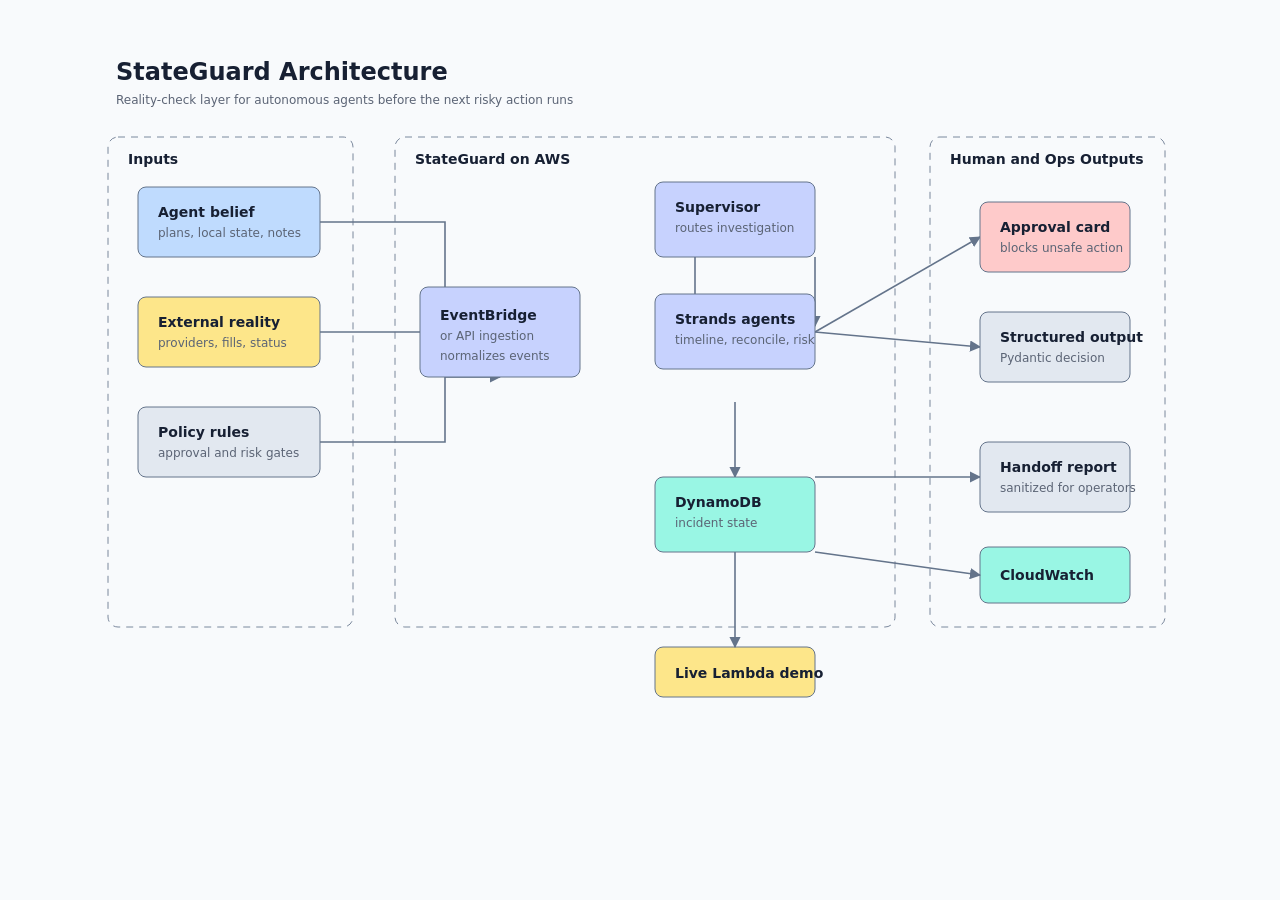
==== docs/architecture-diagram.html @ 59f134d4 "Add architecture diagram" ====
<!doctype html>
<meta charset="utf-8" />
<meta name="viewport" content="width=device-width, initial-scale=1" />
<title>StateGuard Architecture Diagram</title>
<style>
  :root {
    color-scheme: light dark;
    --bg: #f8fafc;
    --fg: #172033;
    --muted: #5b6475;
    --line: #64748b;
    --neutral: #e2e8f0;
    --input: #bfdbfe;
    --process: #c7d2fe;
    --storage: #99f6e4;
    --external: #fde68a;
    --risk: #fecaca;
  }
  @media (prefers-color-scheme: dark) {
    :root {
      --bg: #0f172a;
      --fg: #e5e7eb;
      --muted: #a3adbd;
      --line: #94a3b8;
      --neutral: #334155;
      --input: #1d4ed8;
      --process: #4338ca;
      --storage: #0f766e;
      --external: #92400e;
      --risk: #991b1b;
    }
  }
  body {
    margin: 0;
    background: var(--bg);
    color: var(--fg);
    font:
      14px/1.4 ui-sans-serif,
      system-ui,
      -apple-system,
      BlinkMacSystemFont,
      "Segoe UI",
      sans-serif;
  }
  main {
    max-width: 1120px;
    margin: 32px auto;
    padding: 0 20px;
  }
  svg {
    width: 100%;
    height: auto;
    display: block;
  }
  .title {
    font-size: 24px;
    font-weight: 700;
    fill: var(--fg);
  }
  .zone-title,
  .label {
    font-size: 14px;
    font-weight: 650;
    fill: var(--fg);
  }
  .small {
    font-size: 12px;
    fill: var(--muted);
  }
  .node {
    stroke: var(--line);
    stroke-width: 1;
  }
  .neutral {
    fill: var(--neutral);
  }
  .input {
    fill: var(--input);
  }
  .process {
    fill: var(--process);
  }
  .storage {
    fill: var(--storage);
  }
  .external {
    fill: var(--external);
  }
  .risk {
    fill: var(--risk);
  }
  .edge {
    stroke: var(--line);
    stroke-width: 1.6;
    fill: none;
  }
  .zone {
    fill: none;
    stroke: var(--line);
    stroke-width: 1;
    stroke-dasharray: 7 6;
    opacity: 0.85;
  }
</style>
<main>
  <svg viewBox="0 0 1120 720" role="img" aria-labelledby="title desc" xmlns="http://www.w3.org/2000/svg">
    <title id="title">StateGuard AWS Architecture</title>
    <desc id="desc">Autonomous workflow events and external state flow through AWS ingestion, Strands agents, incident storage, approval, handoff, and observability.</desc>
    <defs>
      <marker id="arrow" viewBox="0 0 10 10" refX="9" refY="5" markerWidth="7" markerHeight="7" orient="auto-start-reverse">
        <path d="M 0 0 L 10 5 L 0 10 z" fill="var(--line)" />
      </marker>
    </defs>

    <text class="title" x="36" y="48">StateGuard Architecture</text>
    <text class="small" x="36" y="72">Reality-check layer for autonomous agents before the next risky action runs</text>

    <rect class="zone" x="28" y="105" width="245" height="490" rx="10" />
    <text class="zone-title" x="48" y="132">Inputs</text>

    <rect class="zone" x="315" y="105" width="500" height="490" rx="10" />
    <text class="zone-title" x="335" y="132">StateGuard on AWS</text>

    <rect class="zone" x="850" y="105" width="235" height="490" rx="10" />
    <text class="zone-title" x="870" y="132">Human and Ops Outputs</text>

    <path class="edge" d="M 240 190 H 365 V 300 H 420" marker-end="url(#arrow)" />
    <path class="edge" d="M 240 300 H 420" marker-end="url(#arrow)" />
    <path class="edge" d="M 240 410 H 365 V 345 H 420" marker-end="url(#arrow)" />
    <path class="edge" d="M 580 300 H 615 V 205 H 655" marker-end="url(#arrow)" />
    <path class="edge" d="M 735 225 V 294" marker-end="url(#arrow)" />
    <path class="edge" d="M 580 330 H 655" marker-end="url(#arrow)" />
    <path class="edge" d="M 735 300 L 900 205" marker-end="url(#arrow)" />
    <path class="edge" d="M 735 300 L 900 315" marker-end="url(#arrow)" />
    <path class="edge" d="M 655 370 L 655 445" marker-end="url(#arrow)" />
    <path class="edge" d="M 735 445 L 900 445" marker-end="url(#arrow)" />

    <rect class="node input" x="58" y="155" width="182" height="70" rx="8" />
    <text class="label" x="78" y="185">Agent belief</text>
    <text class="small" x="78" y="205">plans, local state, notes</text>

    <rect class="node external" x="58" y="265" width="182" height="70" rx="8" />
    <text class="label" x="78" y="295">External reality</text>
    <text class="small" x="78" y="315">providers, fills, status</text>

    <rect class="node neutral" x="58" y="375" width="182" height="70" rx="8" />
    <text class="label" x="78" y="405">Policy rules</text>
    <text class="small" x="78" y="425">approval and risk gates</text>

    <rect class="node process" x="340" y="255" width="160" height="90" rx="8" />
    <text class="label" x="360" y="288">EventBridge</text>
    <text class="small" x="360" y="308">or API ingestion</text>
    <text class="small" x="360" y="328">normalizes events</text>

    <rect class="node process" x="575" y="150" width="160" height="75" rx="8" />
    <text class="label" x="595" y="180">Supervisor</text>
    <text class="small" x="595" y="200">routes investigation</text>

    <rect class="node process" x="575" y="262" width="160" height="75" rx="8" />
    <text class="label" x="595" y="292">Strands agents</text>
    <text class="small" x="595" y="312">timeline, reconcile, risk</text>

    <rect class="node storage" x="575" y="445" width="160" height="75" rx="8" />
    <text class="label" x="595" y="475">DynamoDB</text>
    <text class="small" x="595" y="495">incident state</text>

    <rect class="node risk" x="900" y="170" width="150" height="70" rx="8" />
    <text class="label" x="920" y="200">Approval card</text>
    <text class="small" x="920" y="220">blocks unsafe action</text>

    <rect class="node neutral" x="900" y="280" width="150" height="70" rx="8" />
    <text class="label" x="920" y="310">Structured output</text>
    <text class="small" x="920" y="330">Pydantic decision</text>

    <rect class="node neutral" x="900" y="410" width="150" height="70" rx="8" />
    <text class="label" x="920" y="440">Handoff report</text>
    <text class="small" x="920" y="460">sanitized for operators</text>

    <rect class="node storage" x="900" y="515" width="150" height="56" rx="8" />
    <text class="label" x="920" y="548">CloudWatch</text>

    <path class="edge" d="M 735 520 L 900 543" marker-end="url(#arrow)" />

    <rect class="node external" x="575" y="615" width="160" height="50" rx="8" />
    <text class="label" x="595" y="646">Live Lambda demo</text>

    <path class="edge" d="M 655 520 L 655 615" marker-end="url(#arrow)" />
  </svg>
</main>
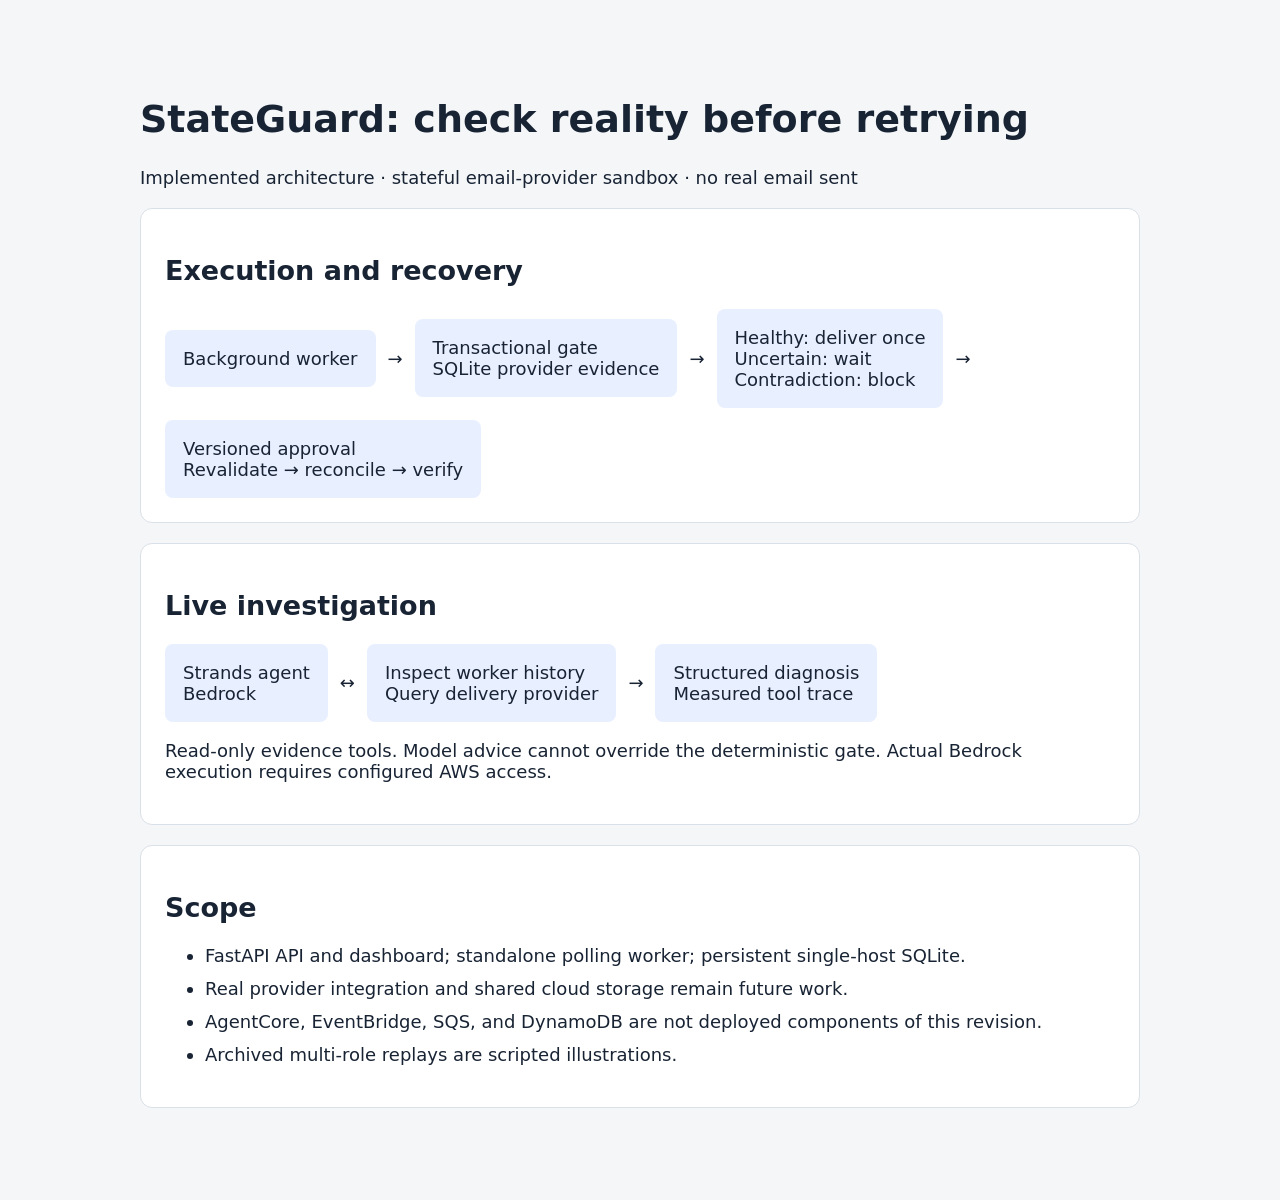
==== commit faac7d26: "Implement stateful retry protection and verify live Strands providers Replace the fixture-only appro" ====
--- a/docs/architecture-diagram.html
+++ b/docs/architecture-diagram.html
@@ -1,189 +1 @@
-<!doctype html>
-<meta charset="utf-8" />
-<meta name="viewport" content="width=device-width, initial-scale=1" />
-<title>StateGuard Architecture Diagram</title>
-<style>
-  :root {
-    color-scheme: light dark;
-    --bg: #f8fafc;
-    --fg: #172033;
-    --muted: #5b6475;
-    --line: #64748b;
-    --neutral: #e2e8f0;
-    --input: #bfdbfe;
-    --process: #c7d2fe;
-    --storage: #99f6e4;
-    --external: #fde68a;
-    --risk: #fecaca;
-  }
-  @media (prefers-color-scheme: dark) {
-    :root {
-      --bg: #0f172a;
-      --fg: #e5e7eb;
-      --muted: #a3adbd;
-      --line: #94a3b8;
-      --neutral: #334155;
-      --input: #1d4ed8;
-      --process: #4338ca;
-      --storage: #0f766e;
-      --external: #92400e;
-      --risk: #991b1b;
-    }
-  }
-  body {
-    margin: 0;
-    background: var(--bg);
-    color: var(--fg);
-    font:
-      14px/1.4 ui-sans-serif,
-      system-ui,
-      -apple-system,
-      BlinkMacSystemFont,
-      "Segoe UI",
-      sans-serif;
-  }
-  main {
-    max-width: 1120px;
-    margin: 32px auto;
-    padding: 0 20px;
-  }
-  svg {
-    width: 100%;
-    height: auto;
-    display: block;
-  }
-  .title {
-    font-size: 24px;
-    font-weight: 700;
-    fill: var(--fg);
-  }
-  .zone-title,
-  .label {
-    font-size: 14px;
-    font-weight: 650;
-    fill: var(--fg);
-  }
-  .small {
-    font-size: 12px;
-    fill: var(--muted);
-  }
-  .node {
-    stroke: var(--line);
-    stroke-width: 1;
-  }
-  .neutral {
-    fill: var(--neutral);
-  }
-  .input {
-    fill: var(--input);
-  }
-  .process {
-    fill: var(--process);
-  }
-  .storage {
-    fill: var(--storage);
-  }
-  .external {
-    fill: var(--external);
-  }
-  .risk {
-    fill: var(--risk);
-  }
-  .edge {
-    stroke: var(--line);
-    stroke-width: 1.6;
-    fill: none;
-  }
-  .zone {
-    fill: none;
-    stroke: var(--line);
-    stroke-width: 1;
-    stroke-dasharray: 7 6;
-    opacity: 0.85;
-  }
-</style>
-<main>
-  <svg viewBox="0 0 1120 720" role="img" aria-labelledby="title desc" xmlns="http://www.w3.org/2000/svg">
-    <title id="title">StateGuard AWS Architecture</title>
-    <desc id="desc">Autonomous workflow events and external state flow through AWS ingestion, Strands agents, incident storage, approval, handoff, and observability.</desc>
-    <defs>
-      <marker id="arrow" viewBox="0 0 10 10" refX="9" refY="5" markerWidth="7" markerHeight="7" orient="auto-start-reverse">
-        <path d="M 0 0 L 10 5 L 0 10 z" fill="var(--line)" />
-      </marker>
-    </defs>
-
-    <text class="title" x="36" y="48">StateGuard Architecture</text>
-    <text class="small" x="36" y="72">Reality-check layer for autonomous agents before the next risky action runs</text>
-
-    <rect class="zone" x="28" y="105" width="245" height="490" rx="10" />
-    <text class="zone-title" x="48" y="132">Inputs</text>
-
-    <rect class="zone" x="315" y="105" width="500" height="490" rx="10" />
-    <text class="zone-title" x="335" y="132">StateGuard on AWS</text>
-
-    <rect class="zone" x="850" y="105" width="235" height="490" rx="10" />
-    <text class="zone-title" x="870" y="132">Human and Ops Outputs</text>
-
-    <path class="edge" d="M 240 190 H 365 V 300 H 420" marker-end="url(#arrow)" />
-    <path class="edge" d="M 240 300 H 420" marker-end="url(#arrow)" />
-    <path class="edge" d="M 240 410 H 365 V 345 H 420" marker-end="url(#arrow)" />
-    <path class="edge" d="M 580 300 H 615 V 205 H 655" marker-end="url(#arrow)" />
-    <path class="edge" d="M 735 225 V 294" marker-end="url(#arrow)" />
-    <path class="edge" d="M 580 330 H 655" marker-end="url(#arrow)" />
-    <path class="edge" d="M 735 300 L 900 205" marker-end="url(#arrow)" />
-    <path class="edge" d="M 735 300 L 900 315" marker-end="url(#arrow)" />
-    <path class="edge" d="M 655 370 L 655 445" marker-end="url(#arrow)" />
-    <path class="edge" d="M 735 445 L 900 445" marker-end="url(#arrow)" />
-
-    <rect class="node input" x="58" y="155" width="182" height="70" rx="8" />
-    <text class="label" x="78" y="185">Agent belief</text>
-    <text class="small" x="78" y="205">plans, local state, notes</text>
-
-    <rect class="node external" x="58" y="265" width="182" height="70" rx="8" />
-    <text class="label" x="78" y="295">External reality</text>
-    <text class="small" x="78" y="315">providers, fills, status</text>
-
-    <rect class="node neutral" x="58" y="375" width="182" height="70" rx="8" />
-    <text class="label" x="78" y="405">Policy rules</text>
-    <text class="small" x="78" y="425">approval and risk gates</text>
-
-    <rect class="node process" x="340" y="255" width="160" height="90" rx="8" />
-    <text class="label" x="360" y="288">EventBridge</text>
-    <text class="small" x="360" y="308">or API ingestion</text>
-    <text class="small" x="360" y="328">normalizes events</text>
-
-    <rect class="node process" x="575" y="150" width="160" height="75" rx="8" />
-    <text class="label" x="595" y="180">Supervisor</text>
-    <text class="small" x="595" y="200">routes investigation</text>
-
-    <rect class="node process" x="575" y="262" width="160" height="75" rx="8" />
-    <text class="label" x="595" y="292">Strands agents</text>
-    <text class="small" x="595" y="312">timeline, reconcile, risk</text>
-
-    <rect class="node storage" x="575" y="445" width="160" height="75" rx="8" />
-    <text class="label" x="595" y="475">DynamoDB</text>
-    <text class="small" x="595" y="495">incident state</text>
-
-    <rect class="node risk" x="900" y="170" width="150" height="70" rx="8" />
-    <text class="label" x="920" y="200">Approval card</text>
-    <text class="small" x="920" y="220">blocks unsafe action</text>
-
-    <rect class="node neutral" x="900" y="280" width="150" height="70" rx="8" />
-    <text class="label" x="920" y="310">Structured output</text>
-    <text class="small" x="920" y="330">Pydantic decision</text>
-
-    <rect class="node neutral" x="900" y="410" width="150" height="70" rx="8" />
-    <text class="label" x="920" y="440">Handoff report</text>
-    <text class="small" x="920" y="460">sanitized for operators</text>
-
-    <rect class="node storage" x="900" y="515" width="150" height="56" rx="8" />
-    <text class="label" x="920" y="548">CloudWatch</text>
-
-    <path class="edge" d="M 735 520 L 900 543" marker-end="url(#arrow)" />
-
-    <rect class="node external" x="575" y="615" width="160" height="50" rx="8" />
-    <text class="label" x="595" y="646">Live Lambda demo</text>
-
-    <path class="edge" d="M 655 520 L 655 615" marker-end="url(#arrow)" />
-  </svg>
-</main>
+<!doctype html><html lang="en"><meta charset="utf-8"><meta name="viewport" content="width=device-width,initial-scale=1"><title>StateGuard architecture</title><style>body{font:18px system-ui;background:#f4f6f8;color:#182334;max-width:1000px;margin:48px auto;padding:24px}h1{font-size:38px}section{background:white;border:1px solid #d9e0e7;border-radius:12px;padding:24px;margin:20px 0}.flow{display:flex;gap:12px;align-items:center;flex-wrap:wrap}.box{background:#e8efff;padding:18px;border-radius:8px}small{color:#536174}li{margin:12px 0}</style><h1>StateGuard: check reality before retrying</h1><p>Implemented architecture · stateful email-provider sandbox · no real email sent</p><section><h2>Execution and recovery</h2><div class="flow"><div class="box">Background worker</div>→<div class="box">Transactional gate<br>SQLite provider evidence</div>→<div class="box">Healthy: deliver once<br>Uncertain: wait<br>Contradiction: block</div>→<div class="box">Versioned approval<br>Revalidate → reconcile → verify</div></div></section><section><h2>Live investigation</h2><div class="flow"><div class="box">Strands agent<br>Bedrock</div>↔<div class="box">Inspect worker history<br>Query delivery provider</div>→<div class="box">Structured diagnosis<br>Measured tool trace</div></div><p>Read-only evidence tools. Model advice cannot override the deterministic gate. Actual Bedrock execution requires configured AWS access.</p></section><section><h2>Scope</h2><ul><li>FastAPI API and dashboard; standalone polling worker; persistent single-host SQLite.</li><li>Real provider integration and shared cloud storage remain future work.</li><li>AgentCore, EventBridge, SQS, and DynamoDB are not deployed components of this revision.</li><li>Archived multi-role replays are scripted illustrations.</li></ul></section></html>
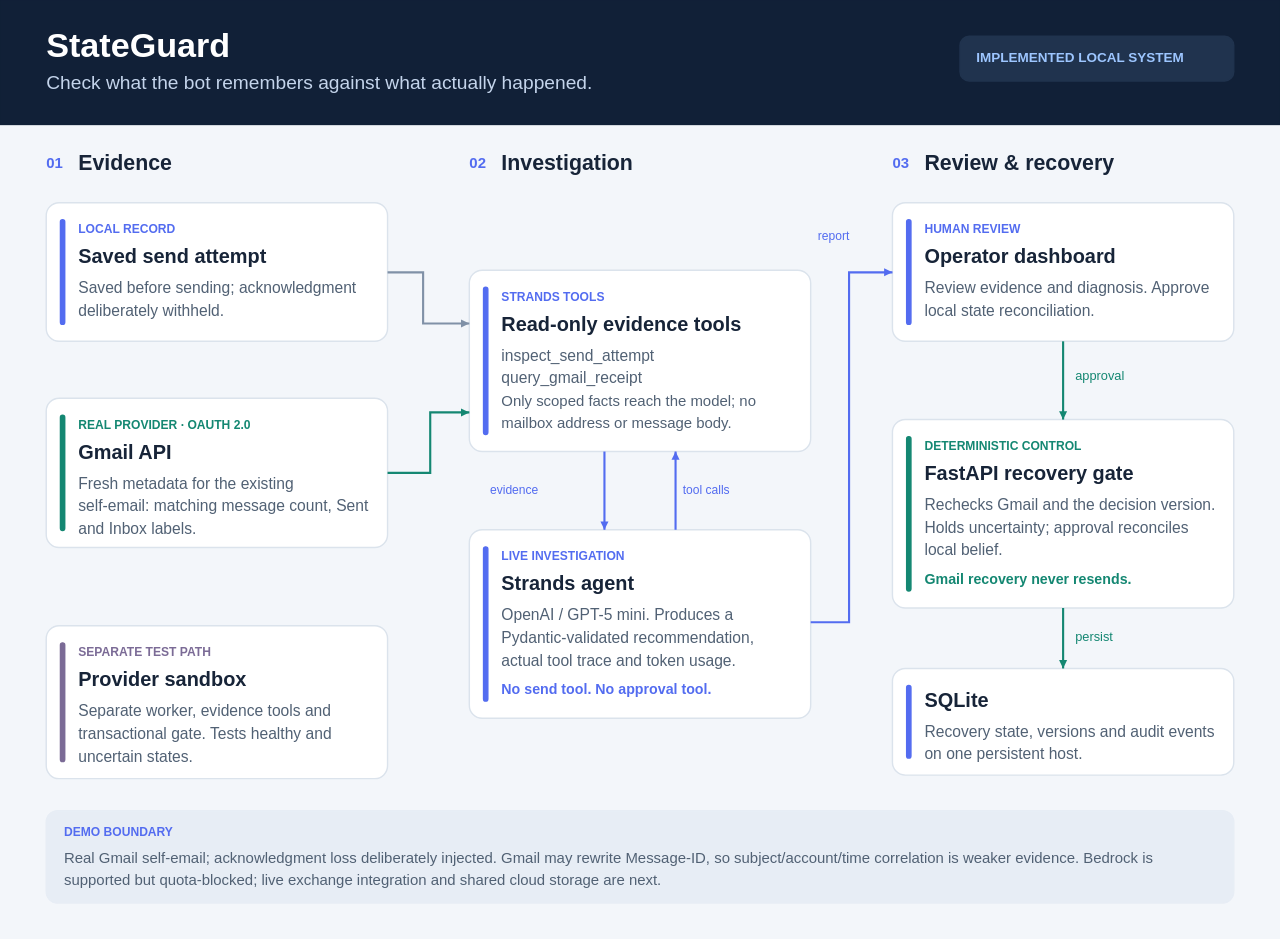
==== commit 14d6ea6d: "Redesign architecture diagram and preserve first version Document the implemented evidence, Strands " ====
--- a/docs/architecture-diagram.html
+++ b/docs/architecture-diagram.html
@@ -1 +1 @@
-<!doctype html><html lang="en"><meta charset="utf-8"><meta name="viewport" content="width=device-width,initial-scale=1"><title>StateGuard architecture</title><style>body{font:18px system-ui;background:#f4f6f8;color:#182334;max-width:1000px;margin:48px auto;padding:24px}h1{font-size:38px}section{background:white;border:1px solid #d9e0e7;border-radius:12px;padding:24px;margin:20px 0}.flow{display:flex;gap:12px;align-items:center;flex-wrap:wrap}.box{background:#e8efff;padding:18px;border-radius:8px}small{color:#536174}li{margin:12px 0}</style><h1>StateGuard: check reality before retrying</h1><p>Implemented architecture · stateful email-provider sandbox · no real email sent</p><section><h2>Execution and recovery</h2><div class="flow"><div class="box">Background worker</div>→<div class="box">Transactional gate<br>SQLite provider evidence</div>→<div class="box">Healthy: deliver once<br>Uncertain: wait<br>Contradiction: block</div>→<div class="box">Versioned approval<br>Revalidate → reconcile → verify</div></div></section><section><h2>Live investigation</h2><div class="flow"><div class="box">Strands agent<br>Bedrock</div>↔<div class="box">Inspect worker history<br>Query delivery provider</div>→<div class="box">Structured diagnosis<br>Measured tool trace</div></div><p>Read-only evidence tools. Model advice cannot override the deterministic gate. Actual Bedrock execution requires configured AWS access.</p></section><section><h2>Scope</h2><ul><li>FastAPI API and dashboard; standalone polling worker; persistent single-host SQLite.</li><li>Real provider integration and shared cloud storage remain future work.</li><li>AgentCore, EventBridge, SQS, and DynamoDB are not deployed components of this revision.</li><li>Archived multi-role replays are scripted illustrations.</li></ul></section></html>
+<!doctype html><html lang="en"><head><meta charset="utf-8"><meta name="viewport" content="width=device-width,initial-scale=1"><title>StateGuard Architecture</title><style>body{margin:0;background:#f3f6fa}svg{display:block;width:100%;height:auto;max-width:1800px;margin:auto}</style></head><body><svg xmlns="http://www.w3.org/2000/svg" width="1800" height="1320" viewBox="0 0 1800 1320" role="img" aria-label="StateGuard Architecture"><rect width="100%" height="100%" fill="#f3f6fa"/><rect x="0" y="0" width="1800" height="175" rx="0" fill="#112037" stroke="#112037" stroke-width="2"/><text x="65" y="80" fill="#ffffff" font-family="Segoe UI,Arial,sans-serif" font-size="48" font-weight="700">StateGuard</text><text x="65" y="125" fill="#c4d4eb" font-family="Segoe UI,Arial,sans-serif" font-size="27" font-weight="400">Check what the bot remembers against what actually happened.</text><rect x="1350" y="51" width="385" height="63" rx="13" fill="#20334e" stroke="#20334e" stroke-width="2"/><text x="1373" y="87" fill="#9dc6ff" font-family="Segoe UI,Arial,sans-serif" font-size="19" font-weight="700">IMPLEMENTED LOCAL SYSTEM</text><text x="65" y="236" fill="#536cf0" font-family="Segoe UI,Arial,sans-serif" font-size="21" font-weight="700">01</text><text x="110" y="239" fill="#172438" font-family="Segoe UI,Arial,sans-serif" font-size="30" font-weight="700">Evidence</text><text x="660" y="236" fill="#536cf0" font-family="Segoe UI,Arial,sans-serif" font-size="21" font-weight="700">02</text><text x="705" y="239" fill="#172438" font-family="Segoe UI,Arial,sans-serif" font-size="30" font-weight="700">Investigation</text><text x="1255" y="236" fill="#536cf0" font-family="Segoe UI,Arial,sans-serif" font-size="21" font-weight="700">03</text><text x="1300" y="239" fill="#172438" font-family="Segoe UI,Arial,sans-serif" font-size="30" font-weight="700">Review &amp; recovery</text><rect x="65" y="285" width="480" height="195" rx="18" fill="#ffffff" stroke="#dbe3ec" stroke-width="2"/><rect x="85" y="309" width="6" height="147" rx="3" fill="#536cf0" stroke="#536cf0" stroke-width="2"/><text x="110" y="328" fill="#536cf0" font-family="Segoe UI,Arial,sans-serif" font-size="17" font-weight="700">LOCAL RECORD</text><text x="110" y="370" fill="#172438" font-family="Segoe UI,Arial,sans-serif" font-size="28" font-weight="700">Saved send attempt</text><text x="110" y="412" fill="#516174" font-family="Segoe UI,Arial,sans-serif" font-size="22" font-weight="400">Saved before sending; acknowledgment</text><text x="110" y="444" fill="#516174" font-family="Segoe UI,Arial,sans-serif" font-size="22" font-weight="400">deliberately withheld.</text><rect x="65" y="560" width="480" height="210" rx="18" fill="#ffffff" stroke="#dbe3ec" stroke-width="2"/><rect x="85" y="584" width="6" height="162" rx="3" fill="#148772" stroke="#148772" stroke-width="2"/><text x="110" y="603" fill="#148772" font-family="Segoe UI,Arial,sans-serif" font-size="17" font-weight="700">REAL PROVIDER · OAUTH 2.0</text><text x="110" y="645" fill="#172438" font-family="Segoe UI,Arial,sans-serif" font-size="28" font-weight="700">Gmail API</text><text x="110" y="687" fill="#516174" font-family="Segoe UI,Arial,sans-serif" font-size="22" font-weight="400">Fresh metadata for the existing</text><text x="110" y="719" fill="#516174" font-family="Segoe UI,Arial,sans-serif" font-size="22" font-weight="400">self-email: matching message count, Sent</text><text x="110" y="751" fill="#516174" font-family="Segoe UI,Arial,sans-serif" font-size="22" font-weight="400">and Inbox labels.</text><rect x="65" y="880" width="480" height="215" rx="18" fill="#ffffff" stroke="#dbe3ec" stroke-width="2"/><rect x="85" y="904" width="6" height="167" rx="3" fill="#7b6b96" stroke="#7b6b96" stroke-width="2"/><text x="110" y="923" fill="#7b6b96" font-family="Segoe UI,Arial,sans-serif" font-size="17" font-weight="700">SEPARATE TEST PATH</text><text x="110" y="965" fill="#172438" font-family="Segoe UI,Arial,sans-serif" font-size="28" font-weight="700">Provider sandbox</text><text x="110" y="1007" fill="#516174" font-family="Segoe UI,Arial,sans-serif" font-size="22" font-weight="400">Separate worker, evidence tools and</text><text x="110" y="1039" fill="#516174" font-family="Segoe UI,Arial,sans-serif" font-size="22" font-weight="400">transactional gate. Tests healthy and</text><text x="110" y="1071" fill="#516174" font-family="Segoe UI,Arial,sans-serif" font-size="22" font-weight="400">uncertain states.</text><rect x="660" y="380" width="480" height="255" rx="18" fill="#ffffff" stroke="#dbe3ec" stroke-width="2"/><rect x="680" y="404" width="6" height="207" rx="3" fill="#536cf0" stroke="#536cf0" stroke-width="2"/><text x="705" y="423" fill="#536cf0" font-family="Segoe UI,Arial,sans-serif" font-size="17" font-weight="700">STRANDS TOOLS</text><text x="705" y="465" fill="#172438" font-family="Segoe UI,Arial,sans-serif" font-size="28" font-weight="700">Read-only evidence tools</text><text x="705" y="507" fill="#516174" font-family="Segoe UI,Arial,sans-serif" font-size="22" font-weight="400">inspect_send_attempt</text><text x="705" y="539" fill="#516174" font-family="Segoe UI,Arial,sans-serif" font-size="22" font-weight="400">query_gmail_receipt</text><text x="705" y="571" fill="#516174" font-family="Segoe UI,Arial,sans-serif" font-size="21" font-weight="400">Only scoped facts reach the model; no</text><text x="705" y="602" fill="#516174" font-family="Segoe UI,Arial,sans-serif" font-size="21" font-weight="400">mailbox address or message body.</text><rect x="660" y="745" width="480" height="265" rx="18" fill="#ffffff" stroke="#dbe3ec" stroke-width="2"/><rect x="680" y="769" width="6" height="217" rx="3" fill="#536cf0" stroke="#536cf0" stroke-width="2"/><text x="705" y="788" fill="#536cf0" font-family="Segoe UI,Arial,sans-serif" font-size="17" font-weight="700">LIVE INVESTIGATION</text><text x="705" y="830" fill="#172438" font-family="Segoe UI,Arial,sans-serif" font-size="28" font-weight="700">Strands agent</text><text x="705" y="872" fill="#516174" font-family="Segoe UI,Arial,sans-serif" font-size="22" font-weight="400">OpenAI / GPT-5 mini. Produces a</text><text x="705" y="904" fill="#516174" font-family="Segoe UI,Arial,sans-serif" font-size="22" font-weight="400">Pydantic-validated recommendation,</text><text x="705" y="936" fill="#516174" font-family="Segoe UI,Arial,sans-serif" font-size="22" font-weight="400">actual tool trace and token usage.</text><text x="705" y="976" fill="#536cf0" font-family="Segoe UI,Arial,sans-serif" font-size="20" font-weight="700">No send tool. No approval tool.</text><rect x="1255" y="285" width="480" height="195" rx="18" fill="#ffffff" stroke="#dbe3ec" stroke-width="2"/><rect x="1275" y="309" width="6" height="147" rx="3" fill="#536cf0" stroke="#536cf0" stroke-width="2"/><text x="1300" y="328" fill="#536cf0" font-family="Segoe UI,Arial,sans-serif" font-size="17" font-weight="700">HUMAN REVIEW</text><text x="1300" y="370" fill="#172438" font-family="Segoe UI,Arial,sans-serif" font-size="28" font-weight="700">Operator dashboard</text><text x="1300" y="412" fill="#516174" font-family="Segoe UI,Arial,sans-serif" font-size="22" font-weight="400">Review evidence and diagnosis. Approve</text><text x="1300" y="444" fill="#516174" font-family="Segoe UI,Arial,sans-serif" font-size="22" font-weight="400">local state reconciliation.</text><rect x="1255" y="590" width="480" height="265" rx="18" fill="#ffffff" stroke="#dbe3ec" stroke-width="2"/><rect x="1275" y="614" width="6" height="217" rx="3" fill="#148772" stroke="#148772" stroke-width="2"/><text x="1300" y="633" fill="#148772" font-family="Segoe UI,Arial,sans-serif" font-size="17" font-weight="700">DETERMINISTIC CONTROL</text><text x="1300" y="675" fill="#172438" font-family="Segoe UI,Arial,sans-serif" font-size="28" font-weight="700">FastAPI recovery gate</text><text x="1300" y="717" fill="#516174" font-family="Segoe UI,Arial,sans-serif" font-size="22" font-weight="400">Rechecks Gmail and the decision version.</text><text x="1300" y="749" fill="#516174" font-family="Segoe UI,Arial,sans-serif" font-size="22" font-weight="400">Holds uncertainty; approval reconciles</text><text x="1300" y="781" fill="#516174" font-family="Segoe UI,Arial,sans-serif" font-size="22" font-weight="400">local belief.</text><text x="1300" y="821" fill="#148772" font-family="Segoe UI,Arial,sans-serif" font-size="20" font-weight="700">Gmail recovery never resends.</text><rect x="1255" y="940" width="480" height="150" rx="18" fill="#ffffff" stroke="#dbe3ec" stroke-width="2"/><rect x="1275" y="964" width="6" height="102" rx="3" fill="#536cf0" stroke="#536cf0" stroke-width="2"/><text x="1300" y="994" fill="#172438" font-family="Segoe UI,Arial,sans-serif" font-size="28" font-weight="700">SQLite</text><text x="1300" y="1036" fill="#516174" font-family="Segoe UI,Arial,sans-serif" font-size="22" font-weight="400">Recovery state, versions and audit events</text><text x="1300" y="1068" fill="#516174" font-family="Segoe UI,Arial,sans-serif" font-size="22" font-weight="400">on one persistent host.</text><polyline points="545,383 595,383 595,455 660,455" fill="none" stroke="#8091a7" stroke-width="3"/><polygon points="660,455 648.2941876694152,460.654551943446 648.2941876694152,449.345448056554" fill="#8091a7"/><polyline points="545,665 605,665 605,580 660,580" fill="none" stroke="#148772" stroke-width="3"/><polygon points="660,580 648.2941876694152,585.654551943446 648.2941876694152,574.345448056554" fill="#148772"/><polyline points="850,635 850,745" fill="none" stroke="#536cf0" stroke-width="3"/><polygon points="850,745 844.345448056554,733.2941876694152 855.654551943446,733.2941876694152" fill="#536cf0"/><polyline points="950,745 950,635" fill="none" stroke="#536cf0" stroke-width="3"/><polygon points="950,635 955.654551943446,646.7058123305848 944.345448056554,646.7058123305848" fill="#536cf0"/><text x="689" y="695" fill="#536cf0" font-family="Segoe UI,Arial,sans-serif" font-size="17" font-weight="400">evidence</text><text x="960" y="695" fill="#536cf0" font-family="Segoe UI,Arial,sans-serif" font-size="17" font-weight="400">tool calls</text><polyline points="1140,875 1194,875 1194,383 1255,383" fill="none" stroke="#536cf0" stroke-width="3"/><polygon points="1255,383 1243.2941876694151,388.654551943446 1243.2941876694151,377.345448056554" fill="#536cf0"/><text x="1150" y="337" fill="#536cf0" font-family="Segoe UI,Arial,sans-serif" font-size="17" font-weight="400">report</text><polyline points="1495,480 1495,590" fill="none" stroke="#148772" stroke-width="3"/><polygon points="1495,590 1489.345448056554,578.2941876694152 1500.654551943446,578.2941876694152" fill="#148772"/><text x="1512" y="535" fill="#148772" font-family="Segoe UI,Arial,sans-serif" font-size="18" font-weight="400">approval</text><polyline points="1495,855 1495,940" fill="none" stroke="#148772" stroke-width="3"/><polygon points="1495,940 1489.345448056554,928.2941876694152 1500.654551943446,928.2941876694152" fill="#148772"/><text x="1512" y="901" fill="#148772" font-family="Segoe UI,Arial,sans-serif" font-size="18" font-weight="400">persist</text><rect x="65" y="1140" width="1670" height="130" rx="16" fill="#e7edf5" stroke="#e7edf5" stroke-width="2"/><text x="90" y="1175" fill="#536cf0" font-family="Segoe UI,Arial,sans-serif" font-size="17" font-weight="700">DEMO BOUNDARY</text><text x="90" y="1213" fill="#516174" font-family="Segoe UI,Arial,sans-serif" font-size="21" font-weight="400">Real Gmail self-email; acknowledgment loss deliberately injected. Gmail may rewrite Message-ID, so subject/account/time correlation is weaker evidence. Bedrock is</text><text x="90" y="1244" fill="#516174" font-family="Segoe UI,Arial,sans-serif" font-size="21" font-weight="400">supported but quota-blocked; live exchange integration and shared cloud storage are next.</text></svg></body></html>
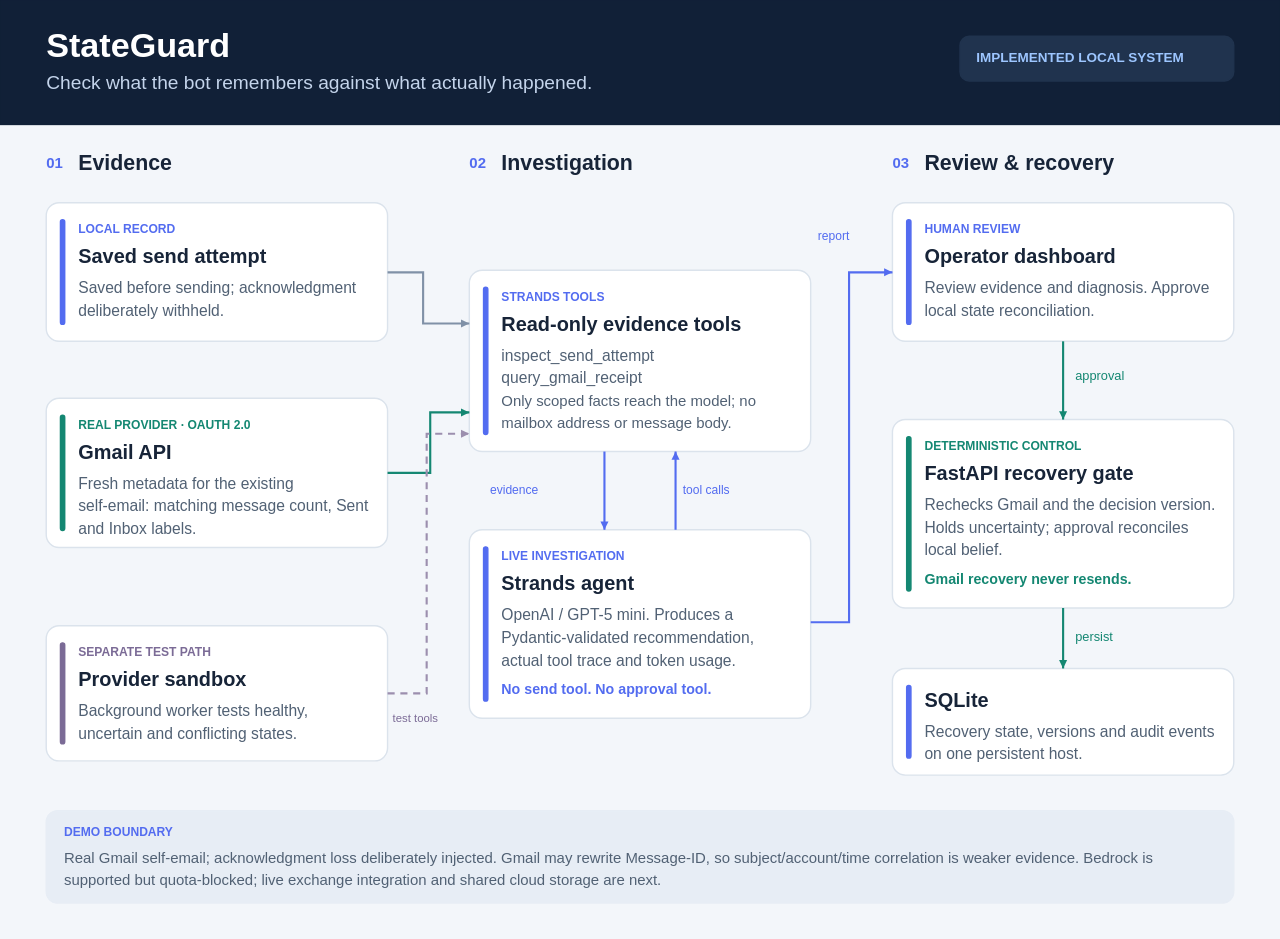
==== commit 2e0a4c32: "Keep the selected first architecture design as the only version Promote the preferred design to the " ====
--- a/docs/architecture-diagram.html
+++ b/docs/architecture-diagram.html
@@ -1 +1 @@
-<!doctype html><html lang="en"><head><meta charset="utf-8"><meta name="viewport" content="width=device-width,initial-scale=1"><title>StateGuard Architecture</title><style>body{margin:0;background:#f3f6fa}svg{display:block;width:100%;height:auto;max-width:1800px;margin:auto}</style></head><body><svg xmlns="http://www.w3.org/2000/svg" width="1800" height="1320" viewBox="0 0 1800 1320" role="img" aria-label="StateGuard Architecture"><rect width="100%" height="100%" fill="#f3f6fa"/><rect x="0" y="0" width="1800" height="175" rx="0" fill="#112037" stroke="#112037" stroke-width="2"/><text x="65" y="80" fill="#ffffff" font-family="Segoe UI,Arial,sans-serif" font-size="48" font-weight="700">StateGuard</text><text x="65" y="125" fill="#c4d4eb" font-family="Segoe UI,Arial,sans-serif" font-size="27" font-weight="400">Check what the bot remembers against what actually happened.</text><rect x="1350" y="51" width="385" height="63" rx="13" fill="#20334e" stroke="#20334e" stroke-width="2"/><text x="1373" y="87" fill="#9dc6ff" font-family="Segoe UI,Arial,sans-serif" font-size="19" font-weight="700">IMPLEMENTED LOCAL SYSTEM</text><text x="65" y="236" fill="#536cf0" font-family="Segoe UI,Arial,sans-serif" font-size="21" font-weight="700">01</text><text x="110" y="239" fill="#172438" font-family="Segoe UI,Arial,sans-serif" font-size="30" font-weight="700">Evidence</text><text x="660" y="236" fill="#536cf0" font-family="Segoe UI,Arial,sans-serif" font-size="21" font-weight="700">02</text><text x="705" y="239" fill="#172438" font-family="Segoe UI,Arial,sans-serif" font-size="30" font-weight="700">Investigation</text><text x="1255" y="236" fill="#536cf0" font-family="Segoe UI,Arial,sans-serif" font-size="21" font-weight="700">03</text><text x="1300" y="239" fill="#172438" font-family="Segoe UI,Arial,sans-serif" font-size="30" font-weight="700">Review &amp; recovery</text><rect x="65" y="285" width="480" height="195" rx="18" fill="#ffffff" stroke="#dbe3ec" stroke-width="2"/><rect x="85" y="309" width="6" height="147" rx="3" fill="#536cf0" stroke="#536cf0" stroke-width="2"/><text x="110" y="328" fill="#536cf0" font-family="Segoe UI,Arial,sans-serif" font-size="17" font-weight="700">LOCAL RECORD</text><text x="110" y="370" fill="#172438" font-family="Segoe UI,Arial,sans-serif" font-size="28" font-weight="700">Saved send attempt</text><text x="110" y="412" fill="#516174" font-family="Segoe UI,Arial,sans-serif" font-size="22" font-weight="400">Saved before sending; acknowledgment</text><text x="110" y="444" fill="#516174" font-family="Segoe UI,Arial,sans-serif" font-size="22" font-weight="400">deliberately withheld.</text><rect x="65" y="560" width="480" height="210" rx="18" fill="#ffffff" stroke="#dbe3ec" stroke-width="2"/><rect x="85" y="584" width="6" height="162" rx="3" fill="#148772" stroke="#148772" stroke-width="2"/><text x="110" y="603" fill="#148772" font-family="Segoe UI,Arial,sans-serif" font-size="17" font-weight="700">REAL PROVIDER · OAUTH 2.0</text><text x="110" y="645" fill="#172438" font-family="Segoe UI,Arial,sans-serif" font-size="28" font-weight="700">Gmail API</text><text x="110" y="687" fill="#516174" font-family="Segoe UI,Arial,sans-serif" font-size="22" font-weight="400">Fresh metadata for the existing</text><text x="110" y="719" fill="#516174" font-family="Segoe UI,Arial,sans-serif" font-size="22" font-weight="400">self-email: matching message count, Sent</text><text x="110" y="751" fill="#516174" font-family="Segoe UI,Arial,sans-serif" font-size="22" font-weight="400">and Inbox labels.</text><rect x="65" y="880" width="480" height="215" rx="18" fill="#ffffff" stroke="#dbe3ec" stroke-width="2"/><rect x="85" y="904" width="6" height="167" rx="3" fill="#7b6b96" stroke="#7b6b96" stroke-width="2"/><text x="110" y="923" fill="#7b6b96" font-family="Segoe UI,Arial,sans-serif" font-size="17" font-weight="700">SEPARATE TEST PATH</text><text x="110" y="965" fill="#172438" font-family="Segoe UI,Arial,sans-serif" font-size="28" font-weight="700">Provider sandbox</text><text x="110" y="1007" fill="#516174" font-family="Segoe UI,Arial,sans-serif" font-size="22" font-weight="400">Separate worker, evidence tools and</text><text x="110" y="1039" fill="#516174" font-family="Segoe UI,Arial,sans-serif" font-size="22" font-weight="400">transactional gate. Tests healthy and</text><text x="110" y="1071" fill="#516174" font-family="Segoe UI,Arial,sans-serif" font-size="22" font-weight="400">uncertain states.</text><rect x="660" y="380" width="480" height="255" rx="18" fill="#ffffff" stroke="#dbe3ec" stroke-width="2"/><rect x="680" y="404" width="6" height="207" rx="3" fill="#536cf0" stroke="#536cf0" stroke-width="2"/><text x="705" y="423" fill="#536cf0" font-family="Segoe UI,Arial,sans-serif" font-size="17" font-weight="700">STRANDS TOOLS</text><text x="705" y="465" fill="#172438" font-family="Segoe UI,Arial,sans-serif" font-size="28" font-weight="700">Read-only evidence tools</text><text x="705" y="507" fill="#516174" font-family="Segoe UI,Arial,sans-serif" font-size="22" font-weight="400">inspect_send_attempt</text><text x="705" y="539" fill="#516174" font-family="Segoe UI,Arial,sans-serif" font-size="22" font-weight="400">query_gmail_receipt</text><text x="705" y="571" fill="#516174" font-family="Segoe UI,Arial,sans-serif" font-size="21" font-weight="400">Only scoped facts reach the model; no</text><text x="705" y="602" fill="#516174" font-family="Segoe UI,Arial,sans-serif" font-size="21" font-weight="400">mailbox address or message body.</text><rect x="660" y="745" width="480" height="265" rx="18" fill="#ffffff" stroke="#dbe3ec" stroke-width="2"/><rect x="680" y="769" width="6" height="217" rx="3" fill="#536cf0" stroke="#536cf0" stroke-width="2"/><text x="705" y="788" fill="#536cf0" font-family="Segoe UI,Arial,sans-serif" font-size="17" font-weight="700">LIVE INVESTIGATION</text><text x="705" y="830" fill="#172438" font-family="Segoe UI,Arial,sans-serif" font-size="28" font-weight="700">Strands agent</text><text x="705" y="872" fill="#516174" font-family="Segoe UI,Arial,sans-serif" font-size="22" font-weight="400">OpenAI / GPT-5 mini. Produces a</text><text x="705" y="904" fill="#516174" font-family="Segoe UI,Arial,sans-serif" font-size="22" font-weight="400">Pydantic-validated recommendation,</text><text x="705" y="936" fill="#516174" font-family="Segoe UI,Arial,sans-serif" font-size="22" font-weight="400">actual tool trace and token usage.</text><text x="705" y="976" fill="#536cf0" font-family="Segoe UI,Arial,sans-serif" font-size="20" font-weight="700">No send tool. No approval tool.</text><rect x="1255" y="285" width="480" height="195" rx="18" fill="#ffffff" stroke="#dbe3ec" stroke-width="2"/><rect x="1275" y="309" width="6" height="147" rx="3" fill="#536cf0" stroke="#536cf0" stroke-width="2"/><text x="1300" y="328" fill="#536cf0" font-family="Segoe UI,Arial,sans-serif" font-size="17" font-weight="700">HUMAN REVIEW</text><text x="1300" y="370" fill="#172438" font-family="Segoe UI,Arial,sans-serif" font-size="28" font-weight="700">Operator dashboard</text><text x="1300" y="412" fill="#516174" font-family="Segoe UI,Arial,sans-serif" font-size="22" font-weight="400">Review evidence and diagnosis. Approve</text><text x="1300" y="444" fill="#516174" font-family="Segoe UI,Arial,sans-serif" font-size="22" font-weight="400">local state reconciliation.</text><rect x="1255" y="590" width="480" height="265" rx="18" fill="#ffffff" stroke="#dbe3ec" stroke-width="2"/><rect x="1275" y="614" width="6" height="217" rx="3" fill="#148772" stroke="#148772" stroke-width="2"/><text x="1300" y="633" fill="#148772" font-family="Segoe UI,Arial,sans-serif" font-size="17" font-weight="700">DETERMINISTIC CONTROL</text><text x="1300" y="675" fill="#172438" font-family="Segoe UI,Arial,sans-serif" font-size="28" font-weight="700">FastAPI recovery gate</text><text x="1300" y="717" fill="#516174" font-family="Segoe UI,Arial,sans-serif" font-size="22" font-weight="400">Rechecks Gmail and the decision version.</text><text x="1300" y="749" fill="#516174" font-family="Segoe UI,Arial,sans-serif" font-size="22" font-weight="400">Holds uncertainty; approval reconciles</text><text x="1300" y="781" fill="#516174" font-family="Segoe UI,Arial,sans-serif" font-size="22" font-weight="400">local belief.</text><text x="1300" y="821" fill="#148772" font-family="Segoe UI,Arial,sans-serif" font-size="20" font-weight="700">Gmail recovery never resends.</text><rect x="1255" y="940" width="480" height="150" rx="18" fill="#ffffff" stroke="#dbe3ec" stroke-width="2"/><rect x="1275" y="964" width="6" height="102" rx="3" fill="#536cf0" stroke="#536cf0" stroke-width="2"/><text x="1300" y="994" fill="#172438" font-family="Segoe UI,Arial,sans-serif" font-size="28" font-weight="700">SQLite</text><text x="1300" y="1036" fill="#516174" font-family="Segoe UI,Arial,sans-serif" font-size="22" font-weight="400">Recovery state, versions and audit events</text><text x="1300" y="1068" fill="#516174" font-family="Segoe UI,Arial,sans-serif" font-size="22" font-weight="400">on one persistent host.</text><polyline points="545,383 595,383 595,455 660,455" fill="none" stroke="#8091a7" stroke-width="3"/><polygon points="660,455 648.2941876694152,460.654551943446 648.2941876694152,449.345448056554" fill="#8091a7"/><polyline points="545,665 605,665 605,580 660,580" fill="none" stroke="#148772" stroke-width="3"/><polygon points="660,580 648.2941876694152,585.654551943446 648.2941876694152,574.345448056554" fill="#148772"/><polyline points="850,635 850,745" fill="none" stroke="#536cf0" stroke-width="3"/><polygon points="850,745 844.345448056554,733.2941876694152 855.654551943446,733.2941876694152" fill="#536cf0"/><polyline points="950,745 950,635" fill="none" stroke="#536cf0" stroke-width="3"/><polygon points="950,635 955.654551943446,646.7058123305848 944.345448056554,646.7058123305848" fill="#536cf0"/><text x="689" y="695" fill="#536cf0" font-family="Segoe UI,Arial,sans-serif" font-size="17" font-weight="400">evidence</text><text x="960" y="695" fill="#536cf0" font-family="Segoe UI,Arial,sans-serif" font-size="17" font-weight="400">tool calls</text><polyline points="1140,875 1194,875 1194,383 1255,383" fill="none" stroke="#536cf0" stroke-width="3"/><polygon points="1255,383 1243.2941876694151,388.654551943446 1243.2941876694151,377.345448056554" fill="#536cf0"/><text x="1150" y="337" fill="#536cf0" font-family="Segoe UI,Arial,sans-serif" font-size="17" font-weight="400">report</text><polyline points="1495,480 1495,590" fill="none" stroke="#148772" stroke-width="3"/><polygon points="1495,590 1489.345448056554,578.2941876694152 1500.654551943446,578.2941876694152" fill="#148772"/><text x="1512" y="535" fill="#148772" font-family="Segoe UI,Arial,sans-serif" font-size="18" font-weight="400">approval</text><polyline points="1495,855 1495,940" fill="none" stroke="#148772" stroke-width="3"/><polygon points="1495,940 1489.345448056554,928.2941876694152 1500.654551943446,928.2941876694152" fill="#148772"/><text x="1512" y="901" fill="#148772" font-family="Segoe UI,Arial,sans-serif" font-size="18" font-weight="400">persist</text><rect x="65" y="1140" width="1670" height="130" rx="16" fill="#e7edf5" stroke="#e7edf5" stroke-width="2"/><text x="90" y="1175" fill="#536cf0" font-family="Segoe UI,Arial,sans-serif" font-size="17" font-weight="700">DEMO BOUNDARY</text><text x="90" y="1213" fill="#516174" font-family="Segoe UI,Arial,sans-serif" font-size="21" font-weight="400">Real Gmail self-email; acknowledgment loss deliberately injected. Gmail may rewrite Message-ID, so subject/account/time correlation is weaker evidence. Bedrock is</text><text x="90" y="1244" fill="#516174" font-family="Segoe UI,Arial,sans-serif" font-size="21" font-weight="400">supported but quota-blocked; live exchange integration and shared cloud storage are next.</text></svg></body></html>+<!doctype html><html lang="en"><head><meta charset="utf-8"><meta name="viewport" content="width=device-width,initial-scale=1"><title>StateGuard Architecture</title><style>body{margin:0;background:#f3f6fa}svg{display:block;width:100%;height:auto;max-width:1800px;margin:auto}</style></head><body><svg xmlns="http://www.w3.org/2000/svg" width="1800" height="1320" viewBox="0 0 1800 1320" role="img" aria-label="StateGuard Architecture"><rect width="100%" height="100%" fill="#f3f6fa"/><rect x="0" y="0" width="1800" height="175" rx="0" fill="#112037" stroke="#112037" stroke-width="2"/><text x="65" y="80" fill="#ffffff" font-family="Segoe UI,Arial,sans-serif" font-size="48" font-weight="700">StateGuard</text><text x="65" y="125" fill="#c4d4eb" font-family="Segoe UI,Arial,sans-serif" font-size="27" font-weight="400">Check what the bot remembers against what actually happened.</text><rect x="1350" y="51" width="385" height="63" rx="13" fill="#20334e" stroke="#20334e" stroke-width="2"/><text x="1373" y="87" fill="#9dc6ff" font-family="Segoe UI,Arial,sans-serif" font-size="19" font-weight="700">IMPLEMENTED LOCAL SYSTEM</text><text x="65" y="236" fill="#536cf0" font-family="Segoe UI,Arial,sans-serif" font-size="21" font-weight="700">01</text><text x="110" y="239" fill="#172438" font-family="Segoe UI,Arial,sans-serif" font-size="30" font-weight="700">Evidence</text><text x="660" y="236" fill="#536cf0" font-family="Segoe UI,Arial,sans-serif" font-size="21" font-weight="700">02</text><text x="705" y="239" fill="#172438" font-family="Segoe UI,Arial,sans-serif" font-size="30" font-weight="700">Investigation</text><text x="1255" y="236" fill="#536cf0" font-family="Segoe UI,Arial,sans-serif" font-size="21" font-weight="700">03</text><text x="1300" y="239" fill="#172438" font-family="Segoe UI,Arial,sans-serif" font-size="30" font-weight="700">Review &amp; recovery</text><rect x="65" y="285" width="480" height="195" rx="18" fill="#ffffff" stroke="#dbe3ec" stroke-width="2"/><rect x="85" y="309" width="6" height="147" rx="3" fill="#536cf0" stroke="#536cf0" stroke-width="2"/><text x="110" y="328" fill="#536cf0" font-family="Segoe UI,Arial,sans-serif" font-size="17" font-weight="700">LOCAL RECORD</text><text x="110" y="370" fill="#172438" font-family="Segoe UI,Arial,sans-serif" font-size="28" font-weight="700">Saved send attempt</text><text x="110" y="412" fill="#516174" font-family="Segoe UI,Arial,sans-serif" font-size="22" font-weight="400">Saved before sending; acknowledgment</text><text x="110" y="444" fill="#516174" font-family="Segoe UI,Arial,sans-serif" font-size="22" font-weight="400">deliberately withheld.</text><rect x="65" y="560" width="480" height="210" rx="18" fill="#ffffff" stroke="#dbe3ec" stroke-width="2"/><rect x="85" y="584" width="6" height="162" rx="3" fill="#148772" stroke="#148772" stroke-width="2"/><text x="110" y="603" fill="#148772" font-family="Segoe UI,Arial,sans-serif" font-size="17" font-weight="700">REAL PROVIDER · OAUTH 2.0</text><text x="110" y="645" fill="#172438" font-family="Segoe UI,Arial,sans-serif" font-size="28" font-weight="700">Gmail API</text><text x="110" y="687" fill="#516174" font-family="Segoe UI,Arial,sans-serif" font-size="22" font-weight="400">Fresh metadata for the existing</text><text x="110" y="719" fill="#516174" font-family="Segoe UI,Arial,sans-serif" font-size="22" font-weight="400">self-email: matching message count, Sent</text><text x="110" y="751" fill="#516174" font-family="Segoe UI,Arial,sans-serif" font-size="22" font-weight="400">and Inbox labels.</text><rect x="65" y="880" width="480" height="190" rx="18" fill="#ffffff" stroke="#dbe3ec" stroke-width="2"/><rect x="85" y="904" width="6" height="142" rx="3" fill="#7b6b96" stroke="#7b6b96" stroke-width="2"/><text x="110" y="923" fill="#7b6b96" font-family="Segoe UI,Arial,sans-serif" font-size="17" font-weight="700">SEPARATE TEST PATH</text><text x="110" y="965" fill="#172438" font-family="Segoe UI,Arial,sans-serif" font-size="28" font-weight="700">Provider sandbox</text><text x="110" y="1007" fill="#516174" font-family="Segoe UI,Arial,sans-serif" font-size="22" font-weight="400">Background worker tests healthy,</text><text x="110" y="1039" fill="#516174" font-family="Segoe UI,Arial,sans-serif" font-size="22" font-weight="400">uncertain and conflicting states.</text><rect x="660" y="380" width="480" height="255" rx="18" fill="#ffffff" stroke="#dbe3ec" stroke-width="2"/><rect x="680" y="404" width="6" height="207" rx="3" fill="#536cf0" stroke="#536cf0" stroke-width="2"/><text x="705" y="423" fill="#536cf0" font-family="Segoe UI,Arial,sans-serif" font-size="17" font-weight="700">STRANDS TOOLS</text><text x="705" y="465" fill="#172438" font-family="Segoe UI,Arial,sans-serif" font-size="28" font-weight="700">Read-only evidence tools</text><text x="705" y="507" fill="#516174" font-family="Segoe UI,Arial,sans-serif" font-size="22" font-weight="400">inspect_send_attempt</text><text x="705" y="539" fill="#516174" font-family="Segoe UI,Arial,sans-serif" font-size="22" font-weight="400">query_gmail_receipt</text><text x="705" y="571" fill="#516174" font-family="Segoe UI,Arial,sans-serif" font-size="21" font-weight="400">Only scoped facts reach the model; no</text><text x="705" y="602" fill="#516174" font-family="Segoe UI,Arial,sans-serif" font-size="21" font-weight="400">mailbox address or message body.</text><rect x="660" y="745" width="480" height="265" rx="18" fill="#ffffff" stroke="#dbe3ec" stroke-width="2"/><rect x="680" y="769" width="6" height="217" rx="3" fill="#536cf0" stroke="#536cf0" stroke-width="2"/><text x="705" y="788" fill="#536cf0" font-family="Segoe UI,Arial,sans-serif" font-size="17" font-weight="700">LIVE INVESTIGATION</text><text x="705" y="830" fill="#172438" font-family="Segoe UI,Arial,sans-serif" font-size="28" font-weight="700">Strands agent</text><text x="705" y="872" fill="#516174" font-family="Segoe UI,Arial,sans-serif" font-size="22" font-weight="400">OpenAI / GPT-5 mini. Produces a</text><text x="705" y="904" fill="#516174" font-family="Segoe UI,Arial,sans-serif" font-size="22" font-weight="400">Pydantic-validated recommendation,</text><text x="705" y="936" fill="#516174" font-family="Segoe UI,Arial,sans-serif" font-size="22" font-weight="400">actual tool trace and token usage.</text><text x="705" y="976" fill="#536cf0" font-family="Segoe UI,Arial,sans-serif" font-size="20" font-weight="700">No send tool. No approval tool.</text><rect x="1255" y="285" width="480" height="195" rx="18" fill="#ffffff" stroke="#dbe3ec" stroke-width="2"/><rect x="1275" y="309" width="6" height="147" rx="3" fill="#536cf0" stroke="#536cf0" stroke-width="2"/><text x="1300" y="328" fill="#536cf0" font-family="Segoe UI,Arial,sans-serif" font-size="17" font-weight="700">HUMAN REVIEW</text><text x="1300" y="370" fill="#172438" font-family="Segoe UI,Arial,sans-serif" font-size="28" font-weight="700">Operator dashboard</text><text x="1300" y="412" fill="#516174" font-family="Segoe UI,Arial,sans-serif" font-size="22" font-weight="400">Review evidence and diagnosis. Approve</text><text x="1300" y="444" fill="#516174" font-family="Segoe UI,Arial,sans-serif" font-size="22" font-weight="400">local state reconciliation.</text><rect x="1255" y="590" width="480" height="265" rx="18" fill="#ffffff" stroke="#dbe3ec" stroke-width="2"/><rect x="1275" y="614" width="6" height="217" rx="3" fill="#148772" stroke="#148772" stroke-width="2"/><text x="1300" y="633" fill="#148772" font-family="Segoe UI,Arial,sans-serif" font-size="17" font-weight="700">DETERMINISTIC CONTROL</text><text x="1300" y="675" fill="#172438" font-family="Segoe UI,Arial,sans-serif" font-size="28" font-weight="700">FastAPI recovery gate</text><text x="1300" y="717" fill="#516174" font-family="Segoe UI,Arial,sans-serif" font-size="22" font-weight="400">Rechecks Gmail and the decision version.</text><text x="1300" y="749" fill="#516174" font-family="Segoe UI,Arial,sans-serif" font-size="22" font-weight="400">Holds uncertainty; approval reconciles</text><text x="1300" y="781" fill="#516174" font-family="Segoe UI,Arial,sans-serif" font-size="22" font-weight="400">local belief.</text><text x="1300" y="821" fill="#148772" font-family="Segoe UI,Arial,sans-serif" font-size="20" font-weight="700">Gmail recovery never resends.</text><rect x="1255" y="940" width="480" height="150" rx="18" fill="#ffffff" stroke="#dbe3ec" stroke-width="2"/><rect x="1275" y="964" width="6" height="102" rx="3" fill="#536cf0" stroke="#536cf0" stroke-width="2"/><text x="1300" y="994" fill="#172438" font-family="Segoe UI,Arial,sans-serif" font-size="28" font-weight="700">SQLite</text><text x="1300" y="1036" fill="#516174" font-family="Segoe UI,Arial,sans-serif" font-size="22" font-weight="400">Recovery state, versions and audit events</text><text x="1300" y="1068" fill="#516174" font-family="Segoe UI,Arial,sans-serif" font-size="22" font-weight="400">on one persistent host.</text><polyline points="545,383 595,383 595,455 660,455" fill="none" stroke="#8091a7" stroke-width="3"/><polygon points="660,455 648.2941876694152,460.654551943446 648.2941876694152,449.345448056554" fill="#8091a7"/><polyline points="545,665 605,665 605,580 660,580" fill="none" stroke="#148772" stroke-width="3"/><polygon points="660,580 648.2941876694152,585.654551943446 648.2941876694152,574.345448056554" fill="#148772"/><polyline points="545,975 600,975 600,610 660,610" fill="none" stroke="#9c8fae" stroke-width="3" stroke-dasharray="10 8"/><polygon points="660,610 648.2941876694152,615.654551943446 648.2941876694152,604.345448056554" fill="#9c8fae"/><text x="552" y="1016" fill="#7b6b96" font-family="Segoe UI,Arial,sans-serif" font-size="16" font-weight="400">test tools</text><polyline points="850,635 850,745" fill="none" stroke="#536cf0" stroke-width="3"/><polygon points="850,745 844.345448056554,733.2941876694152 855.654551943446,733.2941876694152" fill="#536cf0"/><polyline points="950,745 950,635" fill="none" stroke="#536cf0" stroke-width="3"/><polygon points="950,635 955.654551943446,646.7058123305848 944.345448056554,646.7058123305848" fill="#536cf0"/><text x="689" y="695" fill="#536cf0" font-family="Segoe UI,Arial,sans-serif" font-size="17" font-weight="400">evidence</text><text x="960" y="695" fill="#536cf0" font-family="Segoe UI,Arial,sans-serif" font-size="17" font-weight="400">tool calls</text><polyline points="1140,875 1194,875 1194,383 1255,383" fill="none" stroke="#536cf0" stroke-width="3"/><polygon points="1255,383 1243.2941876694151,388.654551943446 1243.2941876694151,377.345448056554" fill="#536cf0"/><text x="1150" y="337" fill="#536cf0" font-family="Segoe UI,Arial,sans-serif" font-size="17" font-weight="400">report</text><polyline points="1495,480 1495,590" fill="none" stroke="#148772" stroke-width="3"/><polygon points="1495,590 1489.345448056554,578.2941876694152 1500.654551943446,578.2941876694152" fill="#148772"/><text x="1512" y="535" fill="#148772" font-family="Segoe UI,Arial,sans-serif" font-size="18" font-weight="400">approval</text><polyline points="1495,855 1495,940" fill="none" stroke="#148772" stroke-width="3"/><polygon points="1495,940 1489.345448056554,928.2941876694152 1500.654551943446,928.2941876694152" fill="#148772"/><text x="1512" y="901" fill="#148772" font-family="Segoe UI,Arial,sans-serif" font-size="18" font-weight="400">persist</text><rect x="65" y="1140" width="1670" height="130" rx="16" fill="#e7edf5" stroke="#e7edf5" stroke-width="2"/><text x="90" y="1175" fill="#536cf0" font-family="Segoe UI,Arial,sans-serif" font-size="17" font-weight="700">DEMO BOUNDARY</text><text x="90" y="1213" fill="#516174" font-family="Segoe UI,Arial,sans-serif" font-size="21" font-weight="400">Real Gmail self-email; acknowledgment loss deliberately injected. Gmail may rewrite Message-ID, so subject/account/time correlation is weaker evidence. Bedrock is</text><text x="90" y="1244" fill="#516174" font-family="Segoe UI,Arial,sans-serif" font-size="21" font-weight="400">supported but quota-blocked; live exchange integration and shared cloud storage are next.</text></svg></body></html>
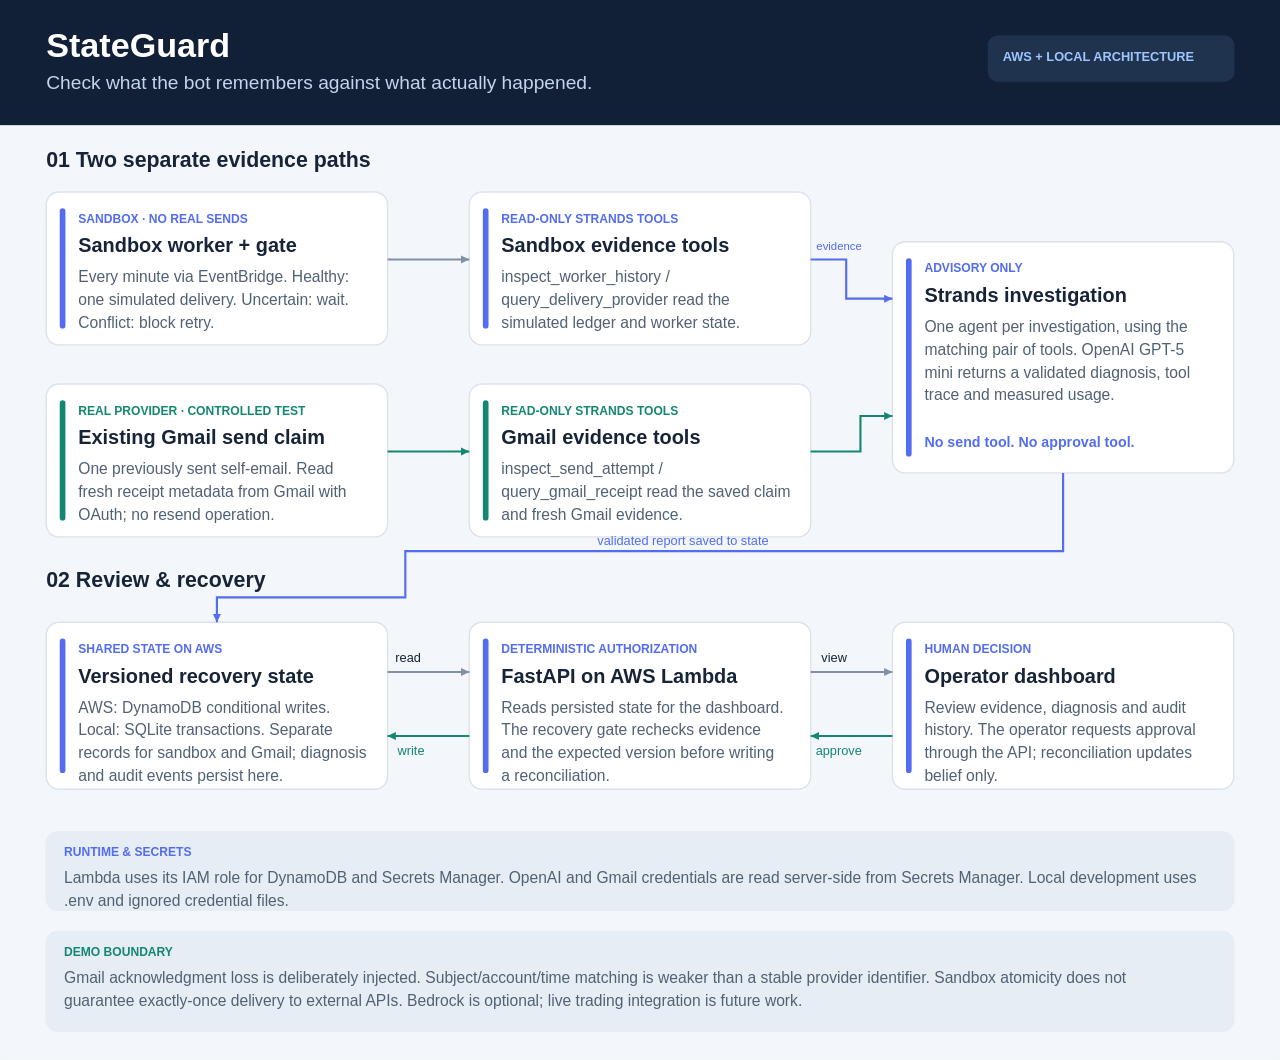
==== commit 6e6603a6: "Deploy full StateGuard recovery on AWS with shared state Add conditional DynamoDB persistence and sc" ====
--- a/docs/architecture-diagram.html
+++ b/docs/architecture-diagram.html
@@ -1 +1 @@
-<!doctype html><html lang="en"><head><meta charset="utf-8"><meta name="viewport" content="width=device-width,initial-scale=1"><title>StateGuard Architecture</title><style>body{margin:0;background:#f3f6fa}svg{display:block;width:100%;height:auto;max-width:1800px;margin:auto}</style></head><body><svg xmlns="http://www.w3.org/2000/svg" width="1800" height="1320" viewBox="0 0 1800 1320" role="img" aria-label="StateGuard Architecture"><rect width="100%" height="100%" fill="#f3f6fa"/><rect x="0" y="0" width="1800" height="175" rx="0" fill="#112037" stroke="#112037" stroke-width="2"/><text x="65" y="80" fill="#ffffff" font-family="Segoe UI,Arial,sans-serif" font-size="48" font-weight="700">StateGuard</text><text x="65" y="125" fill="#c4d4eb" font-family="Segoe UI,Arial,sans-serif" font-size="27" font-weight="400">Check what the bot remembers against what actually happened.</text><rect x="1350" y="51" width="385" height="63" rx="13" fill="#20334e" stroke="#20334e" stroke-width="2"/><text x="1373" y="87" fill="#9dc6ff" font-family="Segoe UI,Arial,sans-serif" font-size="19" font-weight="700">IMPLEMENTED LOCAL SYSTEM</text><text x="65" y="236" fill="#536cf0" font-family="Segoe UI,Arial,sans-serif" font-size="21" font-weight="700">01</text><text x="110" y="239" fill="#172438" font-family="Segoe UI,Arial,sans-serif" font-size="30" font-weight="700">Evidence</text><text x="660" y="236" fill="#536cf0" font-family="Segoe UI,Arial,sans-serif" font-size="21" font-weight="700">02</text><text x="705" y="239" fill="#172438" font-family="Segoe UI,Arial,sans-serif" font-size="30" font-weight="700">Investigation</text><text x="1255" y="236" fill="#536cf0" font-family="Segoe UI,Arial,sans-serif" font-size="21" font-weight="700">03</text><text x="1300" y="239" fill="#172438" font-family="Segoe UI,Arial,sans-serif" font-size="30" font-weight="700">Review &amp; recovery</text><rect x="65" y="285" width="480" height="195" rx="18" fill="#ffffff" stroke="#dbe3ec" stroke-width="2"/><rect x="85" y="309" width="6" height="147" rx="3" fill="#536cf0" stroke="#536cf0" stroke-width="2"/><text x="110" y="328" fill="#536cf0" font-family="Segoe UI,Arial,sans-serif" font-size="17" font-weight="700">LOCAL RECORD</text><text x="110" y="370" fill="#172438" font-family="Segoe UI,Arial,sans-serif" font-size="28" font-weight="700">Saved send attempt</text><text x="110" y="412" fill="#516174" font-family="Segoe UI,Arial,sans-serif" font-size="22" font-weight="400">Saved before sending; acknowledgment</text><text x="110" y="444" fill="#516174" font-family="Segoe UI,Arial,sans-serif" font-size="22" font-weight="400">deliberately withheld.</text><rect x="65" y="560" width="480" height="210" rx="18" fill="#ffffff" stroke="#dbe3ec" stroke-width="2"/><rect x="85" y="584" width="6" height="162" rx="3" fill="#148772" stroke="#148772" stroke-width="2"/><text x="110" y="603" fill="#148772" font-family="Segoe UI,Arial,sans-serif" font-size="17" font-weight="700">REAL PROVIDER · OAUTH 2.0</text><text x="110" y="645" fill="#172438" font-family="Segoe UI,Arial,sans-serif" font-size="28" font-weight="700">Gmail API</text><text x="110" y="687" fill="#516174" font-family="Segoe UI,Arial,sans-serif" font-size="22" font-weight="400">Fresh metadata for the existing</text><text x="110" y="719" fill="#516174" font-family="Segoe UI,Arial,sans-serif" font-size="22" font-weight="400">self-email: matching message count, Sent</text><text x="110" y="751" fill="#516174" font-family="Segoe UI,Arial,sans-serif" font-size="22" font-weight="400">and Inbox labels.</text><rect x="65" y="880" width="480" height="190" rx="18" fill="#ffffff" stroke="#dbe3ec" stroke-width="2"/><rect x="85" y="904" width="6" height="142" rx="3" fill="#7b6b96" stroke="#7b6b96" stroke-width="2"/><text x="110" y="923" fill="#7b6b96" font-family="Segoe UI,Arial,sans-serif" font-size="17" font-weight="700">SEPARATE TEST PATH</text><text x="110" y="965" fill="#172438" font-family="Segoe UI,Arial,sans-serif" font-size="28" font-weight="700">Provider sandbox</text><text x="110" y="1007" fill="#516174" font-family="Segoe UI,Arial,sans-serif" font-size="22" font-weight="400">Background worker tests healthy,</text><text x="110" y="1039" fill="#516174" font-family="Segoe UI,Arial,sans-serif" font-size="22" font-weight="400">uncertain and conflicting states.</text><rect x="660" y="380" width="480" height="255" rx="18" fill="#ffffff" stroke="#dbe3ec" stroke-width="2"/><rect x="680" y="404" width="6" height="207" rx="3" fill="#536cf0" stroke="#536cf0" stroke-width="2"/><text x="705" y="423" fill="#536cf0" font-family="Segoe UI,Arial,sans-serif" font-size="17" font-weight="700">STRANDS TOOLS</text><text x="705" y="465" fill="#172438" font-family="Segoe UI,Arial,sans-serif" font-size="28" font-weight="700">Read-only evidence tools</text><text x="705" y="507" fill="#516174" font-family="Segoe UI,Arial,sans-serif" font-size="22" font-weight="400">inspect_send_attempt</text><text x="705" y="539" fill="#516174" font-family="Segoe UI,Arial,sans-serif" font-size="22" font-weight="400">query_gmail_receipt</text><text x="705" y="571" fill="#516174" font-family="Segoe UI,Arial,sans-serif" font-size="21" font-weight="400">Only scoped facts reach the model; no</text><text x="705" y="602" fill="#516174" font-family="Segoe UI,Arial,sans-serif" font-size="21" font-weight="400">mailbox address or message body.</text><rect x="660" y="745" width="480" height="265" rx="18" fill="#ffffff" stroke="#dbe3ec" stroke-width="2"/><rect x="680" y="769" width="6" height="217" rx="3" fill="#536cf0" stroke="#536cf0" stroke-width="2"/><text x="705" y="788" fill="#536cf0" font-family="Segoe UI,Arial,sans-serif" font-size="17" font-weight="700">LIVE INVESTIGATION</text><text x="705" y="830" fill="#172438" font-family="Segoe UI,Arial,sans-serif" font-size="28" font-weight="700">Strands agent</text><text x="705" y="872" fill="#516174" font-family="Segoe UI,Arial,sans-serif" font-size="22" font-weight="400">OpenAI / GPT-5 mini. Produces a</text><text x="705" y="904" fill="#516174" font-family="Segoe UI,Arial,sans-serif" font-size="22" font-weight="400">Pydantic-validated recommendation,</text><text x="705" y="936" fill="#516174" font-family="Segoe UI,Arial,sans-serif" font-size="22" font-weight="400">actual tool trace and token usage.</text><text x="705" y="976" fill="#536cf0" font-family="Segoe UI,Arial,sans-serif" font-size="20" font-weight="700">No send tool. No approval tool.</text><rect x="1255" y="285" width="480" height="195" rx="18" fill="#ffffff" stroke="#dbe3ec" stroke-width="2"/><rect x="1275" y="309" width="6" height="147" rx="3" fill="#536cf0" stroke="#536cf0" stroke-width="2"/><text x="1300" y="328" fill="#536cf0" font-family="Segoe UI,Arial,sans-serif" font-size="17" font-weight="700">HUMAN REVIEW</text><text x="1300" y="370" fill="#172438" font-family="Segoe UI,Arial,sans-serif" font-size="28" font-weight="700">Operator dashboard</text><text x="1300" y="412" fill="#516174" font-family="Segoe UI,Arial,sans-serif" font-size="22" font-weight="400">Review evidence and diagnosis. Approve</text><text x="1300" y="444" fill="#516174" font-family="Segoe UI,Arial,sans-serif" font-size="22" font-weight="400">local state reconciliation.</text><rect x="1255" y="590" width="480" height="265" rx="18" fill="#ffffff" stroke="#dbe3ec" stroke-width="2"/><rect x="1275" y="614" width="6" height="217" rx="3" fill="#148772" stroke="#148772" stroke-width="2"/><text x="1300" y="633" fill="#148772" font-family="Segoe UI,Arial,sans-serif" font-size="17" font-weight="700">DETERMINISTIC CONTROL</text><text x="1300" y="675" fill="#172438" font-family="Segoe UI,Arial,sans-serif" font-size="28" font-weight="700">FastAPI recovery gate</text><text x="1300" y="717" fill="#516174" font-family="Segoe UI,Arial,sans-serif" font-size="22" font-weight="400">Rechecks Gmail and the decision version.</text><text x="1300" y="749" fill="#516174" font-family="Segoe UI,Arial,sans-serif" font-size="22" font-weight="400">Holds uncertainty; approval reconciles</text><text x="1300" y="781" fill="#516174" font-family="Segoe UI,Arial,sans-serif" font-size="22" font-weight="400">local belief.</text><text x="1300" y="821" fill="#148772" font-family="Segoe UI,Arial,sans-serif" font-size="20" font-weight="700">Gmail recovery never resends.</text><rect x="1255" y="940" width="480" height="150" rx="18" fill="#ffffff" stroke="#dbe3ec" stroke-width="2"/><rect x="1275" y="964" width="6" height="102" rx="3" fill="#536cf0" stroke="#536cf0" stroke-width="2"/><text x="1300" y="994" fill="#172438" font-family="Segoe UI,Arial,sans-serif" font-size="28" font-weight="700">SQLite</text><text x="1300" y="1036" fill="#516174" font-family="Segoe UI,Arial,sans-serif" font-size="22" font-weight="400">Recovery state, versions and audit events</text><text x="1300" y="1068" fill="#516174" font-family="Segoe UI,Arial,sans-serif" font-size="22" font-weight="400">on one persistent host.</text><polyline points="545,383 595,383 595,455 660,455" fill="none" stroke="#8091a7" stroke-width="3"/><polygon points="660,455 648.2941876694152,460.654551943446 648.2941876694152,449.345448056554" fill="#8091a7"/><polyline points="545,665 605,665 605,580 660,580" fill="none" stroke="#148772" stroke-width="3"/><polygon points="660,580 648.2941876694152,585.654551943446 648.2941876694152,574.345448056554" fill="#148772"/><polyline points="545,975 600,975 600,610 660,610" fill="none" stroke="#9c8fae" stroke-width="3" stroke-dasharray="10 8"/><polygon points="660,610 648.2941876694152,615.654551943446 648.2941876694152,604.345448056554" fill="#9c8fae"/><text x="552" y="1016" fill="#7b6b96" font-family="Segoe UI,Arial,sans-serif" font-size="16" font-weight="400">test tools</text><polyline points="850,635 850,745" fill="none" stroke="#536cf0" stroke-width="3"/><polygon points="850,745 844.345448056554,733.2941876694152 855.654551943446,733.2941876694152" fill="#536cf0"/><polyline points="950,745 950,635" fill="none" stroke="#536cf0" stroke-width="3"/><polygon points="950,635 955.654551943446,646.7058123305848 944.345448056554,646.7058123305848" fill="#536cf0"/><text x="689" y="695" fill="#536cf0" font-family="Segoe UI,Arial,sans-serif" font-size="17" font-weight="400">evidence</text><text x="960" y="695" fill="#536cf0" font-family="Segoe UI,Arial,sans-serif" font-size="17" font-weight="400">tool calls</text><polyline points="1140,875 1194,875 1194,383 1255,383" fill="none" stroke="#536cf0" stroke-width="3"/><polygon points="1255,383 1243.2941876694151,388.654551943446 1243.2941876694151,377.345448056554" fill="#536cf0"/><text x="1150" y="337" fill="#536cf0" font-family="Segoe UI,Arial,sans-serif" font-size="17" font-weight="400">report</text><polyline points="1495,480 1495,590" fill="none" stroke="#148772" stroke-width="3"/><polygon points="1495,590 1489.345448056554,578.2941876694152 1500.654551943446,578.2941876694152" fill="#148772"/><text x="1512" y="535" fill="#148772" font-family="Segoe UI,Arial,sans-serif" font-size="18" font-weight="400">approval</text><polyline points="1495,855 1495,940" fill="none" stroke="#148772" stroke-width="3"/><polygon points="1495,940 1489.345448056554,928.2941876694152 1500.654551943446,928.2941876694152" fill="#148772"/><text x="1512" y="901" fill="#148772" font-family="Segoe UI,Arial,sans-serif" font-size="18" font-weight="400">persist</text><rect x="65" y="1140" width="1670" height="130" rx="16" fill="#e7edf5" stroke="#e7edf5" stroke-width="2"/><text x="90" y="1175" fill="#536cf0" font-family="Segoe UI,Arial,sans-serif" font-size="17" font-weight="700">DEMO BOUNDARY</text><text x="90" y="1213" fill="#516174" font-family="Segoe UI,Arial,sans-serif" font-size="21" font-weight="400">Real Gmail self-email; acknowledgment loss deliberately injected. Gmail may rewrite Message-ID, so subject/account/time correlation is weaker evidence. Bedrock is</text><text x="90" y="1244" fill="#516174" font-family="Segoe UI,Arial,sans-serif" font-size="21" font-weight="400">supported but quota-blocked; live exchange integration and shared cloud storage are next.</text></svg></body></html>+<!doctype html><html lang="en"><head><meta charset="utf-8"><meta name="viewport" content="width=device-width,initial-scale=1"><title>StateGuard Architecture</title><style>body{margin:0;background:#f3f6fa}svg{display:block;width:100%;height:auto;max-width:1800px;margin:auto}</style></head><body><svg xmlns="http://www.w3.org/2000/svg" width="1800" height="1490" viewBox="0 0 1800 1490" role="img" aria-label="StateGuard Architecture"><rect width="100%" height="100%" fill="#f3f6fa"/><rect x="0" y="0" width="1800" height="175" rx="0" fill="#112037" stroke="#112037" stroke-width="2"/><text x="65" y="80" fill="#ffffff" font-family="Segoe UI,Arial,sans-serif" font-size="48" font-weight="700">StateGuard</text><text x="65" y="125" fill="#c4d4eb" font-family="Segoe UI,Arial,sans-serif" font-size="27" font-weight="400">Check what the bot remembers against what actually happened.</text><rect x="1390" y="51" width="345" height="63" rx="13" fill="#20334e" stroke="#20334e" stroke-width="2"/><text x="1410" y="86" fill="#9dc6ff" font-family="Segoe UI,Arial,sans-serif" font-size="18" font-weight="700">AWS + LOCAL ARCHITECTURE</text><text x="65" y="235" fill="#172438" font-family="Segoe UI,Arial,sans-serif" font-size="30" font-weight="700">01  Two separate evidence paths</text><rect x="65" y="270" width="480" height="215" rx="18" fill="#ffffff" stroke="#dbe3ec" stroke-width="2"/><rect x="85" y="294" width="6" height="167" rx="3" fill="#536cf0" stroke="#536cf0" stroke-width="2"/><text x="110" y="313" fill="#536cf0" font-family="Segoe UI,Arial,sans-serif" font-size="17" font-weight="700">SANDBOX · NO REAL SENDS</text><text x="110" y="355" fill="#172438" font-family="Segoe UI,Arial,sans-serif" font-size="28" font-weight="700">Sandbox worker + gate</text><text x="110" y="397" fill="#516174" font-family="Segoe UI,Arial,sans-serif" font-size="22" font-weight="400">Every minute via EventBridge. Healthy:</text><text x="110" y="429" fill="#516174" font-family="Segoe UI,Arial,sans-serif" font-size="22" font-weight="400">one simulated delivery. Uncertain: wait.</text><text x="110" y="461" fill="#516174" font-family="Segoe UI,Arial,sans-serif" font-size="22" font-weight="400">Conflict: block retry.</text><rect x="660" y="270" width="480" height="215" rx="18" fill="#ffffff" stroke="#dbe3ec" stroke-width="2"/><rect x="680" y="294" width="6" height="167" rx="3" fill="#536cf0" stroke="#536cf0" stroke-width="2"/><text x="705" y="313" fill="#536cf0" font-family="Segoe UI,Arial,sans-serif" font-size="17" font-weight="700">READ-ONLY STRANDS TOOLS</text><text x="705" y="355" fill="#172438" font-family="Segoe UI,Arial,sans-serif" font-size="28" font-weight="700">Sandbox evidence tools</text><text x="705" y="397" fill="#516174" font-family="Segoe UI,Arial,sans-serif" font-size="22" font-weight="400">inspect_worker_history /</text><text x="705" y="429" fill="#516174" font-family="Segoe UI,Arial,sans-serif" font-size="22" font-weight="400">query_delivery_provider read the</text><text x="705" y="461" fill="#516174" font-family="Segoe UI,Arial,sans-serif" font-size="22" font-weight="400">simulated ledger and worker state.</text><rect x="65" y="540" width="480" height="215" rx="18" fill="#ffffff" stroke="#dbe3ec" stroke-width="2"/><rect x="85" y="564" width="6" height="167" rx="3" fill="#148772" stroke="#148772" stroke-width="2"/><text x="110" y="583" fill="#148772" font-family="Segoe UI,Arial,sans-serif" font-size="17" font-weight="700">REAL PROVIDER · CONTROLLED TEST</text><text x="110" y="625" fill="#172438" font-family="Segoe UI,Arial,sans-serif" font-size="28" font-weight="700">Existing Gmail send claim</text><text x="110" y="667" fill="#516174" font-family="Segoe UI,Arial,sans-serif" font-size="22" font-weight="400">One previously sent self-email. Read</text><text x="110" y="699" fill="#516174" font-family="Segoe UI,Arial,sans-serif" font-size="22" font-weight="400">fresh receipt metadata from Gmail with</text><text x="110" y="731" fill="#516174" font-family="Segoe UI,Arial,sans-serif" font-size="22" font-weight="400">OAuth; no resend operation.</text><rect x="660" y="540" width="480" height="215" rx="18" fill="#ffffff" stroke="#dbe3ec" stroke-width="2"/><rect x="680" y="564" width="6" height="167" rx="3" fill="#148772" stroke="#148772" stroke-width="2"/><text x="705" y="583" fill="#148772" font-family="Segoe UI,Arial,sans-serif" font-size="17" font-weight="700">READ-ONLY STRANDS TOOLS</text><text x="705" y="625" fill="#172438" font-family="Segoe UI,Arial,sans-serif" font-size="28" font-weight="700">Gmail evidence tools</text><text x="705" y="667" fill="#516174" font-family="Segoe UI,Arial,sans-serif" font-size="22" font-weight="400">inspect_send_attempt /</text><text x="705" y="699" fill="#516174" font-family="Segoe UI,Arial,sans-serif" font-size="22" font-weight="400">query_gmail_receipt read the saved claim</text><text x="705" y="731" fill="#516174" font-family="Segoe UI,Arial,sans-serif" font-size="22" font-weight="400">and fresh Gmail evidence.</text><rect x="1255" y="340" width="480" height="325" rx="18" fill="#ffffff" stroke="#dbe3ec" stroke-width="2"/><rect x="1275" y="364" width="6" height="277" rx="3" fill="#536cf0" stroke="#536cf0" stroke-width="2"/><text x="1300" y="383" fill="#536cf0" font-family="Segoe UI,Arial,sans-serif" font-size="17" font-weight="700">ADVISORY ONLY</text><text x="1300" y="425" fill="#172438" font-family="Segoe UI,Arial,sans-serif" font-size="28" font-weight="700">Strands investigation</text><text x="1300" y="467" fill="#516174" font-family="Segoe UI,Arial,sans-serif" font-size="22" font-weight="400">One agent per investigation, using the</text><text x="1300" y="499" fill="#516174" font-family="Segoe UI,Arial,sans-serif" font-size="22" font-weight="400">matching pair of tools. OpenAI GPT-5</text><text x="1300" y="531" fill="#516174" font-family="Segoe UI,Arial,sans-serif" font-size="22" font-weight="400">mini returns a validated diagnosis, tool</text><text x="1300" y="563" fill="#516174" font-family="Segoe UI,Arial,sans-serif" font-size="22" font-weight="400">trace and measured usage.</text><text x="1300" y="628" fill="#536cf0" font-family="Segoe UI,Arial,sans-serif" font-size="20" font-weight="700">No send tool. No approval tool.</text><polyline points="545,365 660,365" fill="none" stroke="#8091a7" stroke-width="3"/><polygon points="660,365 648.2941876694152,370.654551943446 648.2941876694152,359.345448056554" fill="#8091a7"/><polyline points="545,635 660,635" fill="none" stroke="#148772" stroke-width="3"/><polygon points="660,635 648.2941876694152,640.654551943446 648.2941876694152,629.345448056554" fill="#148772"/><polyline points="1140,365 1190,365 1190,420 1255,420" fill="none" stroke="#536cf0" stroke-width="3"/><polygon points="1255,420 1243.2941876694151,425.654551943446 1243.2941876694151,414.345448056554" fill="#536cf0"/><polyline points="1140,635 1210,635 1210,585 1255,585" fill="none" stroke="#148772" stroke-width="3"/><polygon points="1255,585 1243.2941876694151,590.654551943446 1243.2941876694151,579.345448056554" fill="#148772"/><text x="1148" y="351" fill="#536cf0" font-family="Segoe UI,Arial,sans-serif" font-size="16" font-weight="400">evidence</text><text x="65" y="825" fill="#172438" font-family="Segoe UI,Arial,sans-serif" font-size="30" font-weight="700">02  Review &amp; recovery</text><rect x="65" y="875" width="480" height="235" rx="18" fill="#ffffff" stroke="#dbe3ec" stroke-width="2"/><rect x="85" y="899" width="6" height="187" rx="3" fill="#536cf0" stroke="#536cf0" stroke-width="2"/><text x="110" y="918" fill="#536cf0" font-family="Segoe UI,Arial,sans-serif" font-size="17" font-weight="700">SHARED STATE ON AWS</text><text x="110" y="960" fill="#172438" font-family="Segoe UI,Arial,sans-serif" font-size="28" font-weight="700">Versioned recovery state</text><text x="110" y="1002" fill="#516174" font-family="Segoe UI,Arial,sans-serif" font-size="22" font-weight="400">AWS: DynamoDB conditional writes.</text><text x="110" y="1034" fill="#516174" font-family="Segoe UI,Arial,sans-serif" font-size="22" font-weight="400">Local: SQLite transactions. Separate</text><text x="110" y="1066" fill="#516174" font-family="Segoe UI,Arial,sans-serif" font-size="22" font-weight="400">records for sandbox and Gmail; diagnosis</text><text x="110" y="1098" fill="#516174" font-family="Segoe UI,Arial,sans-serif" font-size="22" font-weight="400">and audit events persist here.</text><rect x="660" y="875" width="480" height="235" rx="18" fill="#ffffff" stroke="#dbe3ec" stroke-width="2"/><rect x="680" y="899" width="6" height="187" rx="3" fill="#536cf0" stroke="#536cf0" stroke-width="2"/><text x="705" y="918" fill="#536cf0" font-family="Segoe UI,Arial,sans-serif" font-size="17" font-weight="700">DETERMINISTIC AUTHORIZATION</text><text x="705" y="960" fill="#172438" font-family="Segoe UI,Arial,sans-serif" font-size="28" font-weight="700">FastAPI on AWS Lambda</text><text x="705" y="1002" fill="#516174" font-family="Segoe UI,Arial,sans-serif" font-size="22" font-weight="400">Reads persisted state for the dashboard.</text><text x="705" y="1034" fill="#516174" font-family="Segoe UI,Arial,sans-serif" font-size="22" font-weight="400">The recovery gate rechecks evidence</text><text x="705" y="1066" fill="#516174" font-family="Segoe UI,Arial,sans-serif" font-size="22" font-weight="400">and the expected version before writing</text><text x="705" y="1098" fill="#516174" font-family="Segoe UI,Arial,sans-serif" font-size="22" font-weight="400">a reconciliation.</text><rect x="1255" y="875" width="480" height="235" rx="18" fill="#ffffff" stroke="#dbe3ec" stroke-width="2"/><rect x="1275" y="899" width="6" height="187" rx="3" fill="#536cf0" stroke="#536cf0" stroke-width="2"/><text x="1300" y="918" fill="#536cf0" font-family="Segoe UI,Arial,sans-serif" font-size="17" font-weight="700">HUMAN DECISION</text><text x="1300" y="960" fill="#172438" font-family="Segoe UI,Arial,sans-serif" font-size="28" font-weight="700">Operator dashboard</text><text x="1300" y="1002" fill="#516174" font-family="Segoe UI,Arial,sans-serif" font-size="22" font-weight="400">Review evidence, diagnosis and audit</text><text x="1300" y="1034" fill="#516174" font-family="Segoe UI,Arial,sans-serif" font-size="22" font-weight="400">history. The operator requests approval</text><text x="1300" y="1066" fill="#516174" font-family="Segoe UI,Arial,sans-serif" font-size="22" font-weight="400">through the API; reconciliation updates</text><text x="1300" y="1098" fill="#516174" font-family="Segoe UI,Arial,sans-serif" font-size="22" font-weight="400">belief only.</text><polyline points="1495,665 1495,775 570,775 570,840 305,840 305,875" fill="none" stroke="#536cf0" stroke-width="3"/><polygon points="305,875 299.345448056554,863.2941876694152 310.654551943446,863.2941876694152" fill="#536cf0"/><text x="840" y="766" fill="#536cf0" font-family="Segoe UI,Arial,sans-serif" font-size="18" font-weight="400">validated report saved to state</text><polyline points="545,945 660,945" fill="none" stroke="#8091a7" stroke-width="3"/><polygon points="660,945 648.2941876694152,950.654551943446 648.2941876694152,939.345448056554" fill="#8091a7"/><text x="556" y="931" fill="#172438" font-family="Segoe UI,Arial,sans-serif" font-size="18" font-weight="400">read</text><polyline points="660,1035 545,1035" fill="none" stroke="#148772" stroke-width="3"/><polygon points="545,1035 556.7058123305848,1029.345448056554 556.7058123305848,1040.654551943446" fill="#148772"/><text x="559" y="1062" fill="#148772" font-family="Segoe UI,Arial,sans-serif" font-size="18" font-weight="400">write</text><polyline points="1140,945 1255,945" fill="none" stroke="#8091a7" stroke-width="3"/><polygon points="1255,945 1243.2941876694151,950.654551943446 1243.2941876694151,939.345448056554" fill="#8091a7"/><text x="1155" y="931" fill="#172438" font-family="Segoe UI,Arial,sans-serif" font-size="18" font-weight="400">view</text><polyline points="1255,1035 1140,1035" fill="none" stroke="#148772" stroke-width="3"/><polygon points="1140,1035 1151.7058123305849,1029.345448056554 1151.7058123305849,1040.654551943446" fill="#148772"/><text x="1147" y="1062" fill="#148772" font-family="Segoe UI,Arial,sans-serif" font-size="18" font-weight="400">approve</text><rect x="65" y="1170" width="1670" height="110" rx="16" fill="#e7edf5" stroke="#e7edf5" stroke-width="2"/><text x="90" y="1204" fill="#536cf0" font-family="Segoe UI,Arial,sans-serif" font-size="17" font-weight="700">RUNTIME &amp; SECRETS</text><text x="90" y="1242" fill="#516174" font-family="Segoe UI,Arial,sans-serif" font-size="22" font-weight="400">Lambda uses its IAM role for DynamoDB and Secrets Manager. OpenAI and Gmail credentials are read server-side from Secrets Manager. Local development uses</text><text x="90" y="1274" fill="#516174" font-family="Segoe UI,Arial,sans-serif" font-size="22" font-weight="400">.env and ignored credential files.</text><rect x="65" y="1310" width="1670" height="140" rx="16" fill="#e7edf5" stroke="#e7edf5" stroke-width="2"/><text x="90" y="1344" fill="#148772" font-family="Segoe UI,Arial,sans-serif" font-size="17" font-weight="700">DEMO BOUNDARY</text><text x="90" y="1382" fill="#516174" font-family="Segoe UI,Arial,sans-serif" font-size="22" font-weight="400">Gmail acknowledgment loss is deliberately injected. Subject/account/time matching is weaker than a stable provider identifier. Sandbox atomicity does not</text><text x="90" y="1414" fill="#516174" font-family="Segoe UI,Arial,sans-serif" font-size="22" font-weight="400">guarantee exactly-once delivery to external APIs. Bedrock is optional; live trading integration is future work.</text></svg></body></html>
